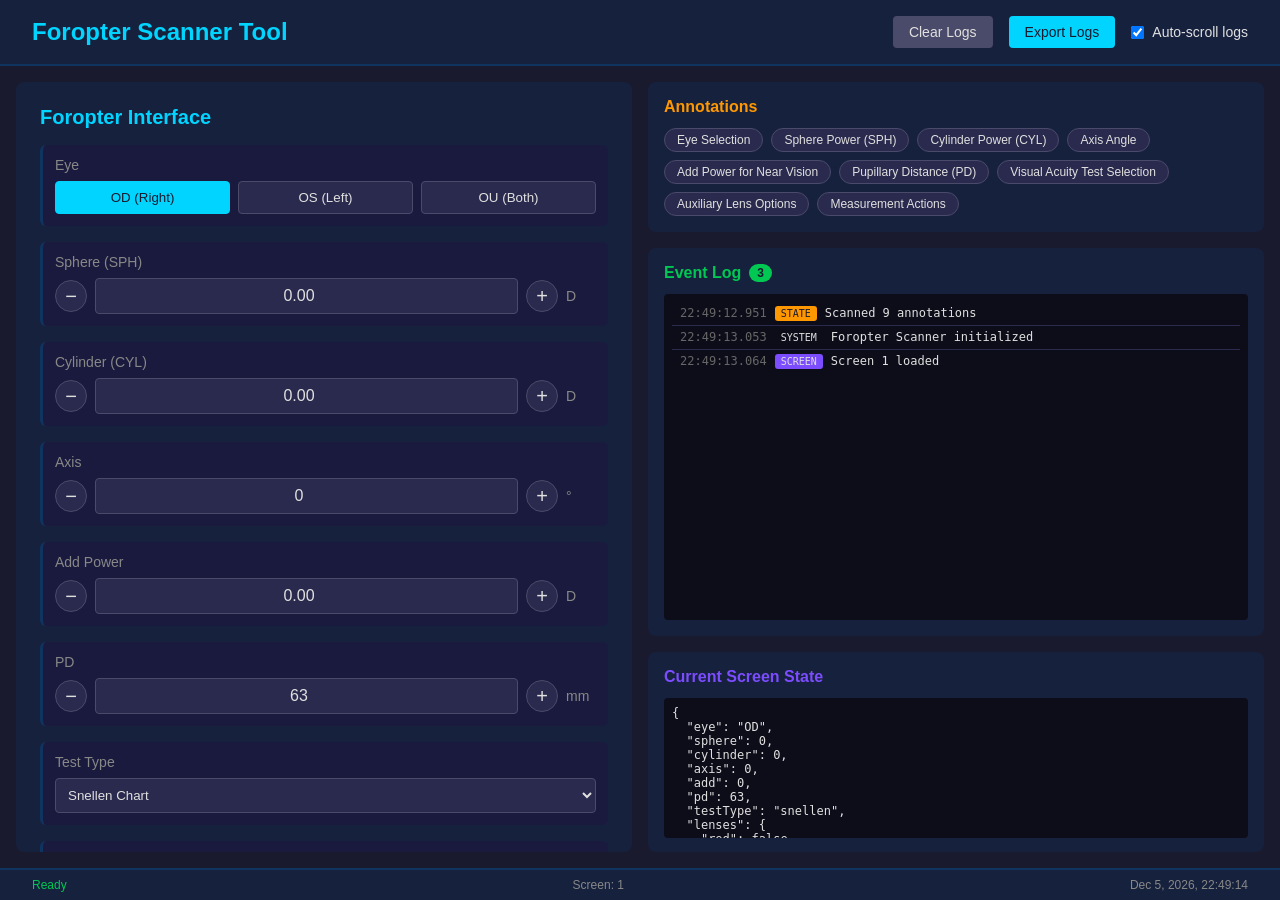
==== index.html @ 1c04c44e "Add Foropter Scanner Tool web application - Create index.html with Foropter interface controls - Add" ====
<!DOCTYPE html>
<html lang="en">
<head>
    <meta charset="UTF-8">
    <meta name="viewport" content="width=device-width, initial-scale=1.0">
    <title>Foropter Scanner Tool</title>
    <link rel="stylesheet" href="styles.css">
</head>
<body>
    <div class="app-container">
        <header class="app-header">
            <h1>Foropter Scanner Tool</h1>
            <div class="header-controls">
                <button id="clearLogs" class="btn btn-secondary">Clear Logs</button>
                <button id="exportLogs" class="btn btn-primary">Export Logs</button>
                <label class="toggle-label">
                    <input type="checkbox" id="autoScroll" checked>
                    Auto-scroll logs
                </label>
            </div>
        </header>

        <main class="main-content">
            <!-- Foropter Interface Panel -->
            <section class="foropter-panel">
                <h2>Foropter Interface</h2>

                <!-- Eye Selection -->
                <div class="control-group" data-annotation="Eye Selection">
                    <label>Eye</label>
                    <div class="btn-group">
                        <button class="eye-btn active" data-eye="OD">OD (Right)</button>
                        <button class="eye-btn" data-eye="OS">OS (Left)</button>
                        <button class="eye-btn" data-eye="OU">OU (Both)</button>
                    </div>
                </div>

                <!-- Sphere Control -->
                <div class="control-group" data-annotation="Sphere Power (SPH)">
                    <label>Sphere (SPH)</label>
                    <div class="dial-control">
                        <button class="dial-btn" data-action="decrease" data-target="sphere">−</button>
                        <input type="number" id="sphere" value="0.00" step="0.25" min="-20" max="20">
                        <button class="dial-btn" data-action="increase" data-target="sphere">+</button>
                        <span class="unit">D</span>
                    </div>
                </div>

                <!-- Cylinder Control -->
                <div class="control-group" data-annotation="Cylinder Power (CYL)">
                    <label>Cylinder (CYL)</label>
                    <div class="dial-control">
                        <button class="dial-btn" data-action="decrease" data-target="cylinder">−</button>
                        <input type="number" id="cylinder" value="0.00" step="0.25" min="-10" max="10">
                        <button class="dial-btn" data-action="increase" data-target="cylinder">+</button>
                        <span class="unit">D</span>
                    </div>
                </div>

                <!-- Axis Control -->
                <div class="control-group" data-annotation="Axis Angle">
                    <label>Axis</label>
                    <div class="dial-control">
                        <button class="dial-btn" data-action="decrease" data-target="axis">−</button>
                        <input type="number" id="axis" value="0" step="1" min="0" max="180">
                        <button class="dial-btn" data-action="increase" data-target="axis">+</button>
                        <span class="unit">°</span>
                    </div>
                </div>

                <!-- Add Power Control -->
                <div class="control-group" data-annotation="Add Power for Near Vision">
                    <label>Add Power</label>
                    <div class="dial-control">
                        <button class="dial-btn" data-action="decrease" data-target="add">−</button>
                        <input type="number" id="add" value="0.00" step="0.25" min="0" max="4">
                        <button class="dial-btn" data-action="increase" data-target="add">+</button>
                        <span class="unit">D</span>
                    </div>
                </div>

                <!-- Pupillary Distance -->
                <div class="control-group" data-annotation="Pupillary Distance (PD)">
                    <label>PD</label>
                    <div class="dial-control">
                        <button class="dial-btn" data-action="decrease" data-target="pd">−</button>
                        <input type="number" id="pd" value="63" step="0.5" min="50" max="80">
                        <button class="dial-btn" data-action="increase" data-target="pd">+</button>
                        <span class="unit">mm</span>
                    </div>
                </div>

                <!-- Test Selection -->
                <div class="control-group" data-annotation="Visual Acuity Test Selection">
                    <label>Test Type</label>
                    <select id="testType">
                        <option value="snellen">Snellen Chart</option>
                        <option value="logmar">LogMAR</option>
                        <option value="duochrome">Duochrome</option>
                        <option value="astigmatism">Astigmatism Dial</option>
                        <option value="cross-cylinder">Cross Cylinder</option>
                        <option value="binocular">Binocular Balance</option>
                    </select>
                </div>

                <!-- Lens Options -->
                <div class="control-group" data-annotation="Auxiliary Lens Options">
                    <label>Auxiliary Lens</label>
                    <div class="checkbox-group">
                        <label><input type="checkbox" id="redFilter" data-lens="red"> Red Filter</label>
                        <label><input type="checkbox" id="greenFilter" data-lens="green"> Green Filter</label>
                        <label><input type="checkbox" id="polarized" data-lens="polarized"> Polarized</label>
                        <label><input type="checkbox" id="occluder" data-lens="occluder"> Occluder</label>
                        <label><input type="checkbox" id="pinhole" data-lens="pinhole"> Pinhole</label>
                    </div>
                </div>

                <!-- Action Buttons -->
                <div class="control-group" data-annotation="Measurement Actions">
                    <div class="action-buttons">
                        <button id="resetValues" class="btn btn-warning">Reset Values</button>
                        <button id="captureReading" class="btn btn-success">Capture Reading</button>
                        <button id="switchScreen" class="btn btn-info">Next Screen</button>
                    </div>
                </div>
            </section>

            <!-- Right Side Panels -->
            <div class="right-panels">
                <!-- Annotations Panel -->
                <section class="annotations-panel">
                    <h2>Annotations</h2>
                    <div id="annotationsList" class="annotations-list">
                        <!-- Populated dynamically -->
                    </div>
                </section>

                <!-- Log Panel -->
                <section class="log-panel">
                    <h2>Event Log <span id="logCount" class="log-count">0</span></h2>
                    <div id="logContainer" class="log-container">
                        <!-- Logs populated dynamically -->
                    </div>
                </section>

                <!-- Screen State Panel -->
                <section class="state-panel">
                    <h2>Current Screen State</h2>
                    <pre id="screenState" class="screen-state"></pre>
                </section>
            </div>
        </main>

        <footer class="app-footer">
            <div class="status-bar">
                <span id="statusMessage">Ready</span>
                <span id="screenCounter">Screen: 1</span>
                <span id="timestamp"></span>
            </div>
        </footer>
    </div>

    <script src="app.js"></script>
</body>
</html>
---- styles.css ----
* {
    box-sizing: border-box;
    margin: 0;
    padding: 0;
}

body {
    font-family: -apple-system, BlinkMacSystemFont, 'Segoe UI', Roboto, Oxygen, Ubuntu, sans-serif;
    background: #1a1a2e;
    color: #e0e0e0;
    min-height: 100vh;
}

.app-container {
    display: flex;
    flex-direction: column;
    height: 100vh;
}

/* Header */
.app-header {
    background: #16213e;
    padding: 1rem 2rem;
    display: flex;
    justify-content: space-between;
    align-items: center;
    border-bottom: 2px solid #0f3460;
}

.app-header h1 {
    color: #00d4ff;
    font-size: 1.5rem;
}

.header-controls {
    display: flex;
    gap: 1rem;
    align-items: center;
}

.toggle-label {
    display: flex;
    align-items: center;
    gap: 0.5rem;
    font-size: 0.875rem;
}

/* Buttons */
.btn {
    padding: 0.5rem 1rem;
    border: none;
    border-radius: 4px;
    cursor: pointer;
    font-size: 0.875rem;
    transition: all 0.2s;
}

.btn-primary {
    background: #00d4ff;
    color: #1a1a2e;
}

.btn-secondary {
    background: #4a4a6a;
    color: #e0e0e0;
}

.btn-success {
    background: #00c853;
    color: #fff;
}

.btn-warning {
    background: #ff9800;
    color: #1a1a2e;
}

.btn-info {
    background: #7c4dff;
    color: #fff;
}

.btn:hover {
    opacity: 0.9;
    transform: translateY(-1px);
}

/* Main Content */
.main-content {
    display: grid;
    grid-template-columns: 1fr 1fr;
    gap: 1rem;
    padding: 1rem;
    flex: 1;
    overflow: hidden;
}

/* Foropter Panel */
.foropter-panel {
    background: #16213e;
    border-radius: 8px;
    padding: 1.5rem;
    overflow-y: auto;
}

.foropter-panel h2 {
    color: #00d4ff;
    margin-bottom: 1rem;
    font-size: 1.25rem;
}

.control-group {
    margin-bottom: 1rem;
    padding: 0.75rem;
    background: #1a1a3e;
    border-radius: 6px;
    border-left: 3px solid #0f3460;
}

.control-group:hover {
    border-left-color: #00d4ff;
}

.control-group label {
    display: block;
    font-size: 0.875rem;
    color: #888;
    margin-bottom: 0.5rem;
}

/* Button Group */
.btn-group {
    display: flex;
    gap: 0.5rem;
}

.eye-btn {
    flex: 1;
    padding: 0.5rem;
    background: #2a2a4e;
    border: 1px solid #4a4a6a;
    color: #e0e0e0;
    border-radius: 4px;
    cursor: pointer;
    transition: all 0.2s;
}

.eye-btn.active {
    background: #00d4ff;
    color: #1a1a2e;
    border-color: #00d4ff;
}

/* Dial Control */
.dial-control {
    display: flex;
    align-items: center;
    gap: 0.5rem;
}

.dial-btn {
    width: 32px;
    height: 32px;
    border-radius: 50%;
    border: 1px solid #4a4a6a;
    background: #2a2a4e;
    color: #e0e0e0;
    cursor: pointer;
    font-size: 1.25rem;
    display: flex;
    align-items: center;
    justify-content: center;
}

.dial-btn:hover {
    background: #00d4ff;
    color: #1a1a2e;
}

.dial-control input {
    flex: 1;
    padding: 0.5rem;
    background: #2a2a4e;
    border: 1px solid #4a4a6a;
    color: #e0e0e0;
    border-radius: 4px;
    text-align: center;
    font-size: 1rem;
}

.dial-control input:focus {
    outline: none;
    border-color: #00d4ff;
}

.unit {
    color: #888;
    font-size: 0.875rem;
    min-width: 30px;
}

/* Select */
select {
    width: 100%;
    padding: 0.5rem;
    background: #2a2a4e;
    border: 1px solid #4a4a6a;
    color: #e0e0e0;
    border-radius: 4px;
}

select:focus {
    outline: none;
    border-color: #00d4ff;
}

/* Checkbox Group */
.checkbox-group {
    display: grid;
    grid-template-columns: repeat(2, 1fr);
    gap: 0.5rem;
}

.checkbox-group label {
    display: flex;
    align-items: center;
    gap: 0.5rem;
    font-size: 0.875rem;
    color: #e0e0e0;
    cursor: pointer;
}

/* Action Buttons */
.action-buttons {
    display: flex;
    gap: 0.5rem;
    flex-wrap: wrap;
}

.action-buttons .btn {
    flex: 1;
    min-width: 120px;
}

/* Right Panels */
.right-panels {
    display: flex;
    flex-direction: column;
    gap: 1rem;
    overflow: hidden;
}

/* Annotations Panel */
.annotations-panel {
    background: #16213e;
    border-radius: 8px;
    padding: 1rem;
    max-height: 200px;
    overflow-y: auto;
}

.annotations-panel h2 {
    color: #ff9800;
    font-size: 1rem;
    margin-bottom: 0.75rem;
}

.annotations-list {
    display: flex;
    flex-wrap: wrap;
    gap: 0.5rem;
}

.annotation-tag {
    background: #2a2a4e;
    padding: 0.25rem 0.75rem;
    border-radius: 12px;
    font-size: 0.75rem;
    border: 1px solid #4a4a6a;
    cursor: pointer;
    transition: all 0.2s;
}

.annotation-tag:hover {
    background: #ff9800;
    color: #1a1a2e;
    border-color: #ff9800;
}

.annotation-tag.highlighted {
    background: #ff9800;
    color: #1a1a2e;
}

/* Log Panel */
.log-panel {
    background: #16213e;
    border-radius: 8px;
    padding: 1rem;
    flex: 1;
    overflow: hidden;
    display: flex;
    flex-direction: column;
}

.log-panel h2 {
    color: #00c853;
    font-size: 1rem;
    margin-bottom: 0.75rem;
    display: flex;
    align-items: center;
    gap: 0.5rem;
}

.log-count {
    background: #00c853;
    color: #1a1a2e;
    padding: 0.125rem 0.5rem;
    border-radius: 10px;
    font-size: 0.75rem;
}

.log-container {
    flex: 1;
    overflow-y: auto;
    font-family: 'Consolas', 'Monaco', monospace;
    font-size: 0.75rem;
    background: #0d0d1a;
    border-radius: 4px;
    padding: 0.5rem;
}

.log-entry {
    padding: 0.25rem 0.5rem;
    border-bottom: 1px solid #2a2a4e;
    display: flex;
    gap: 0.5rem;
}

.log-entry:last-child {
    border-bottom: none;
}

.log-time {
    color: #666;
    flex-shrink: 0;
}

.log-type {
    padding: 0.125rem 0.375rem;
    border-radius: 3px;
    font-size: 0.625rem;
    text-transform: uppercase;
    flex-shrink: 0;
}

.log-type.screen {
    background: #7c4dff;
}

.log-type.value {
    background: #00d4ff;
    color: #1a1a2e;
}

.log-type.action {
    background: #00c853;
    color: #1a1a2e;
}

.log-type.state {
    background: #ff9800;
    color: #1a1a2e;
}

.log-message {
    flex: 1;
    word-break: break-word;
}

/* State Panel */
.state-panel {
    background: #16213e;
    border-radius: 8px;
    padding: 1rem;
    max-height: 200px;
    overflow: hidden;
}

.state-panel h2 {
    color: #7c4dff;
    font-size: 1rem;
    margin-bottom: 0.75rem;
}

.screen-state {
    background: #0d0d1a;
    padding: 0.5rem;
    border-radius: 4px;
    font-family: 'Consolas', 'Monaco', monospace;
    font-size: 0.75rem;
    overflow: auto;
    max-height: 140px;
    white-space: pre-wrap;
}

/* Footer */
.app-footer {
    background: #16213e;
    border-top: 2px solid #0f3460;
}

.status-bar {
    padding: 0.5rem 2rem;
    display: flex;
    justify-content: space-between;
    font-size: 0.75rem;
    color: #888;
}

#statusMessage {
    color: #00c853;
}

/* Scrollbar */
::-webkit-scrollbar {
    width: 6px;
    height: 6px;
}

::-webkit-scrollbar-track {
    background: #1a1a2e;
}

::-webkit-scrollbar-thumb {
    background: #4a4a6a;
    border-radius: 3px;
}

::-webkit-scrollbar-thumb:hover {
    background: #00d4ff;
}

/* Responsive */
@media (max-width: 1024px) {
    .main-content {
        grid-template-columns: 1fr;
    }

    .right-panels {
        max-height: 400px;
    }
}
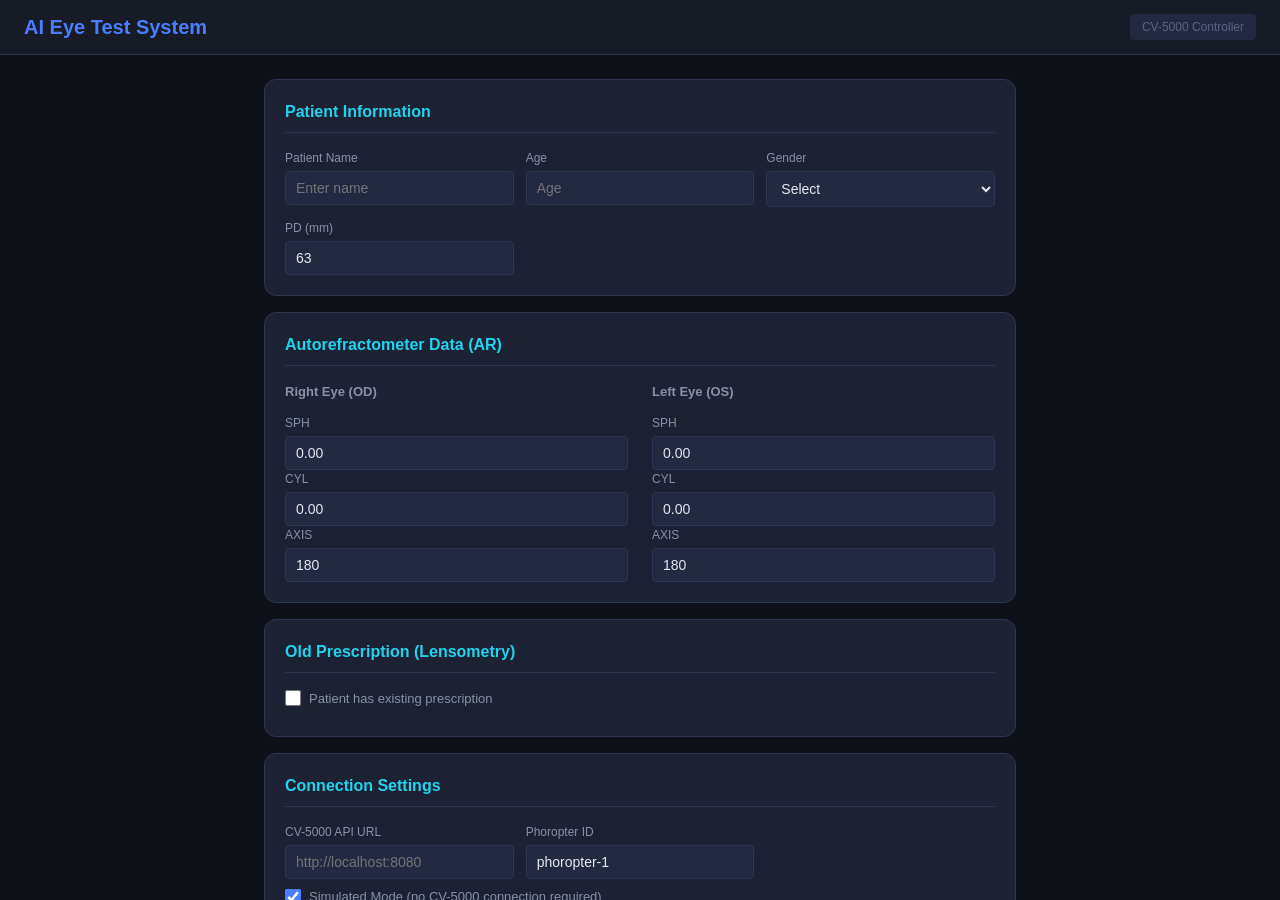
==== commit 2f1bfffd: "Add AI Eye Test system: 10-phase subjective refraction engine with CV-5000 control Complete rewrite " ====
--- a/index.html
+++ b/index.html
@@ -3,163 +3,372 @@
 <head>
     <meta charset="UTF-8">
     <meta name="viewport" content="width=device-width, initial-scale=1.0">
-    <title>Foropter Scanner Tool</title>
+    <title>AI Eye Test — Subjective Refraction System</title>
     <link rel="stylesheet" href="styles.css">
 </head>
 <body>
-    <div class="app-container">
-        <header class="app-header">
-            <h1>Foropter Scanner Tool</h1>
-            <div class="header-controls">
-                <button id="clearLogs" class="btn btn-secondary">Clear Logs</button>
-                <button id="exportLogs" class="btn btn-primary">Export Logs</button>
-                <label class="toggle-label">
-                    <input type="checkbox" id="autoScroll" checked>
-                    Auto-scroll logs
-                </label>
+    <div id="app" class="app-container">
+
+        <!-- ═══════════════════════════════════════════ -->
+        <!-- SCREEN 1: Patient Intake (Input 1)          -->
+        <!-- ═══════════════════════════════════════════ -->
+        <div id="intakeScreen" class="screen active">
+            <header class="app-header">
+                <h1>AI Eye Test System</h1>
+                <span class="header-badge">CV-5000 Controller</span>
+            </header>
+
+            <main class="intake-main">
+                <div class="intake-card">
+                    <h2>Patient Information</h2>
+                    <div class="form-grid">
+                        <div class="form-group">
+                            <label for="patientName">Patient Name</label>
+                            <input type="text" id="patientName" placeholder="Enter name">
+                        </div>
+                        <div class="form-group">
+                            <label for="patientAge">Age</label>
+                            <input type="number" id="patientAge" placeholder="Age" min="5" max="120">
+                        </div>
+                        <div class="form-group">
+                            <label for="patientGender">Gender</label>
+                            <select id="patientGender">
+                                <option value="">Select</option>
+                                <option value="male">Male</option>
+                                <option value="female">Female</option>
+                                <option value="other">Other</option>
+                            </select>
+                        </div>
+                        <div class="form-group">
+                            <label for="patientPD">PD (mm)</label>
+                            <input type="number" id="patientPD" value="63" step="0.5" min="50" max="80">
+                        </div>
+                    </div>
+                </div>
+
+                <div class="intake-card">
+                    <h2>Autorefractometer Data (AR)</h2>
+                    <div class="rx-grid">
+                        <div class="rx-column">
+                            <h3>Right Eye (OD)</h3>
+                            <div class="form-group">
+                                <label for="arOdSph">SPH</label>
+                                <input type="number" id="arOdSph" value="0.00" step="0.25" min="-20" max="20">
+                            </div>
+                            <div class="form-group">
+                                <label for="arOdCyl">CYL</label>
+                                <input type="number" id="arOdCyl" value="0.00" step="0.25" min="-10" max="0">
+                            </div>
+                            <div class="form-group">
+                                <label for="arOdAxis">AXIS</label>
+                                <input type="number" id="arOdAxis" value="180" step="1" min="0" max="180">
+                            </div>
+                        </div>
+                        <div class="rx-column">
+                            <h3>Left Eye (OS)</h3>
+                            <div class="form-group">
+                                <label for="arOsSph">SPH</label>
+                                <input type="number" id="arOsSph" value="0.00" step="0.25" min="-20" max="20">
+                            </div>
+                            <div class="form-group">
+                                <label for="arOsCyl">CYL</label>
+                                <input type="number" id="arOsCyl" value="0.00" step="0.25" min="-10" max="0">
+                            </div>
+                            <div class="form-group">
+                                <label for="arOsAxis">AXIS</label>
+                                <input type="number" id="arOsAxis" value="180" step="1" min="0" max="180">
+                            </div>
+                        </div>
+                    </div>
+                </div>
+
+                <div class="intake-card">
+                    <h2>Old Prescription (Lensometry)</h2>
+                    <label class="checkbox-label">
+                        <input type="checkbox" id="hasOldRx">
+                        Patient has existing prescription
+                    </label>
+                    <div id="oldRxFields" class="rx-grid hidden">
+                        <div class="rx-column">
+                            <h3>Right Eye (OD)</h3>
+                            <div class="form-group">
+                                <label for="oldOdSph">SPH</label>
+                                <input type="number" id="oldOdSph" value="0.00" step="0.25" min="-20" max="20">
+                            </div>
+                            <div class="form-group">
+                                <label for="oldOdCyl">CYL</label>
+                                <input type="number" id="oldOdCyl" value="0.00" step="0.25" min="-10" max="0">
+                            </div>
+                            <div class="form-group">
+                                <label for="oldOdAxis">AXIS</label>
+                                <input type="number" id="oldOdAxis" value="180" step="1" min="0" max="180">
+                            </div>
+                            <div class="form-group">
+                                <label for="oldOdAdd">ADD</label>
+                                <input type="number" id="oldOdAdd" value="0.00" step="0.25" min="0" max="4">
+                            </div>
+                        </div>
+                        <div class="rx-column">
+                            <h3>Left Eye (OS)</h3>
+                            <div class="form-group">
+                                <label for="oldOsSph">SPH</label>
+                                <input type="number" id="oldOsSph" value="0.00" step="0.25" min="-20" max="20">
+                            </div>
+                            <div class="form-group">
+                                <label for="oldOsCyl">CYL</label>
+                                <input type="number" id="oldOsCyl" value="0.00" step="0.25" min="-10" max="0">
+                            </div>
+                            <div class="form-group">
+                                <label for="oldOsAxis">AXIS</label>
+                                <input type="number" id="oldOsAxis" value="180" step="1" min="0" max="180">
+                            </div>
+                            <div class="form-group">
+                                <label for="oldOsAdd">ADD</label>
+                                <input type="number" id="oldOsAdd" value="0.00" step="0.25" min="0" max="4">
+                            </div>
+                        </div>
+                    </div>
+                </div>
+
+                <div class="intake-card">
+                    <h2>Connection Settings</h2>
+                    <div class="form-grid">
+                        <div class="form-group">
+                            <label for="cv5000Url">CV-5000 API URL</label>
+                            <input type="text" id="cv5000Url" placeholder="http://localhost:8080" value="">
+                        </div>
+                        <div class="form-group">
+                            <label for="phoroptertId">Phoropter ID</label>
+                            <input type="text" id="phoroptertId" value="phoropter-1">
+                        </div>
+                    </div>
+                    <label class="checkbox-label">
+                        <input type="checkbox" id="simulatedMode" checked>
+                        Simulated Mode (no CV-5000 connection required)
+                    </label>
+                    <label class="checkbox-label">
+                        <input type="checkbox" id="voiceEnabled" checked>
+                        Enable Voice I/O (TTS + Speech Recognition)
+                    </label>
+                </div>
+
+                <button id="startExamBtn" class="btn btn-primary btn-large">Start Eye Examination</button>
+            </main>
+        </div>
+
+        <!-- ═══════════════════════════════════════════ -->
+        <!-- SCREEN 2: Exam Interface                     -->
+        <!-- ═══════════════════════════════════════════ -->
+        <div id="examScreen" class="screen">
+            <header class="exam-header">
+                <div class="header-left">
+                    <h1>AI Eye Test</h1>
+                    <span id="connectionBadge" class="badge badge-warning">Simulated</span>
+                </div>
+                <div class="header-center">
+                    <span id="currentPhaseName" class="phase-label">Phase A: Distance Vision</span>
+                </div>
+                <div class="header-right">
+                    <button id="voiceToggleBtn" class="btn btn-sm" title="Toggle Voice">Voice: ON</button>
+                    <button id="takeoverBtn" class="btn btn-sm btn-warning" title="Manual Takeover">Takeover</button>
+                    <button id="exportBtn" class="btn btn-sm btn-secondary">Export</button>
+                </div>
+            </header>
+
+            <!-- Progress Bar -->
+            <div class="progress-bar-container">
+                <div id="progressBar" class="progress-bar" style="width: 0%"></div>
+                <div id="progressPhases" class="progress-phases">
+                    <!-- Phase dots populated dynamically -->
+                </div>
             </div>
-        </header>
-
-        <main class="main-content">
-            <!-- Foropter Interface Panel -->
-            <section class="foropter-panel">
-                <h2>Foropter Interface</h2>
-
-                <!-- Eye Selection -->
-                <div class="control-group" data-annotation="Eye Selection">
-                    <label>Eye</label>
-                    <div class="btn-group">
-                        <button class="eye-btn active" data-eye="OD">OD (Right)</button>
-                        <button class="eye-btn" data-eye="OS">OS (Left)</button>
-                        <button class="eye-btn" data-eye="OU">OU (Both)</button>
-                    </div>
-                </div>
-
-                <!-- Sphere Control -->
-                <div class="control-group" data-annotation="Sphere Power (SPH)">
-                    <label>Sphere (SPH)</label>
-                    <div class="dial-control">
-                        <button class="dial-btn" data-action="decrease" data-target="sphere">−</button>
-                        <input type="number" id="sphere" value="0.00" step="0.25" min="-20" max="20">
-                        <button class="dial-btn" data-action="increase" data-target="sphere">+</button>
-                        <span class="unit">D</span>
-                    </div>
-                </div>
-
-                <!-- Cylinder Control -->
-                <div class="control-group" data-annotation="Cylinder Power (CYL)">
-                    <label>Cylinder (CYL)</label>
-                    <div class="dial-control">
-                        <button class="dial-btn" data-action="decrease" data-target="cylinder">−</button>
-                        <input type="number" id="cylinder" value="0.00" step="0.25" min="-10" max="10">
-                        <button class="dial-btn" data-action="increase" data-target="cylinder">+</button>
-                        <span class="unit">D</span>
-                    </div>
-                </div>
-
-                <!-- Axis Control -->
-                <div class="control-group" data-annotation="Axis Angle">
-                    <label>Axis</label>
-                    <div class="dial-control">
-                        <button class="dial-btn" data-action="decrease" data-target="axis">−</button>
-                        <input type="number" id="axis" value="0" step="1" min="0" max="180">
-                        <button class="dial-btn" data-action="increase" data-target="axis">+</button>
-                        <span class="unit">°</span>
-                    </div>
-                </div>
-
-                <!-- Add Power Control -->
-                <div class="control-group" data-annotation="Add Power for Near Vision">
-                    <label>Add Power</label>
-                    <div class="dial-control">
-                        <button class="dial-btn" data-action="decrease" data-target="add">−</button>
-                        <input type="number" id="add" value="0.00" step="0.25" min="0" max="4">
-                        <button class="dial-btn" data-action="increase" data-target="add">+</button>
-                        <span class="unit">D</span>
-                    </div>
-                </div>
-
-                <!-- Pupillary Distance -->
-                <div class="control-group" data-annotation="Pupillary Distance (PD)">
-                    <label>PD</label>
-                    <div class="dial-control">
-                        <button class="dial-btn" data-action="decrease" data-target="pd">−</button>
-                        <input type="number" id="pd" value="63" step="0.5" min="50" max="80">
-                        <button class="dial-btn" data-action="increase" data-target="pd">+</button>
-                        <span class="unit">mm</span>
-                    </div>
-                </div>
-
-                <!-- Test Selection -->
-                <div class="control-group" data-annotation="Visual Acuity Test Selection">
-                    <label>Test Type</label>
-                    <select id="testType">
-                        <option value="snellen">Snellen Chart</option>
-                        <option value="logmar">LogMAR</option>
-                        <option value="duochrome">Duochrome</option>
-                        <option value="astigmatism">Astigmatism Dial</option>
-                        <option value="cross-cylinder">Cross Cylinder</option>
-                        <option value="binocular">Binocular Balance</option>
-                    </select>
-                </div>
-
-                <!-- Lens Options -->
-                <div class="control-group" data-annotation="Auxiliary Lens Options">
-                    <label>Auxiliary Lens</label>
-                    <div class="checkbox-group">
-                        <label><input type="checkbox" id="redFilter" data-lens="red"> Red Filter</label>
-                        <label><input type="checkbox" id="greenFilter" data-lens="green"> Green Filter</label>
-                        <label><input type="checkbox" id="polarized" data-lens="polarized"> Polarized</label>
-                        <label><input type="checkbox" id="occluder" data-lens="occluder"> Occluder</label>
-                        <label><input type="checkbox" id="pinhole" data-lens="pinhole"> Pinhole</label>
-                    </div>
-                </div>
-
-                <!-- Action Buttons -->
-                <div class="control-group" data-annotation="Measurement Actions">
-                    <div class="action-buttons">
-                        <button id="resetValues" class="btn btn-warning">Reset Values</button>
-                        <button id="captureReading" class="btn btn-success">Capture Reading</button>
-                        <button id="switchScreen" class="btn btn-info">Next Screen</button>
-                    </div>
-                </div>
-            </section>
-
-            <!-- Right Side Panels -->
-            <div class="right-panels">
-                <!-- Annotations Panel -->
-                <section class="annotations-panel">
-                    <h2>Annotations</h2>
-                    <div id="annotationsList" class="annotations-list">
+
+            <main class="exam-main">
+                <!-- Left: Phoropter State Display -->
+                <aside class="phoropter-panel">
+                    <div class="power-card">
+                        <h3>Right Eye (OD)</h3>
+                        <div class="power-values">
+                            <div class="power-item">
+                                <span class="power-label">SPH</span>
+                                <span id="rSphDisplay" class="power-value">0.00</span>
+                            </div>
+                            <div class="power-item">
+                                <span class="power-label">CYL</span>
+                                <span id="rCylDisplay" class="power-value">0.00</span>
+                            </div>
+                            <div class="power-item">
+                                <span class="power-label">AXIS</span>
+                                <span id="rAxisDisplay" class="power-value">180</span>
+                            </div>
+                            <div class="power-item">
+                                <span class="power-label">ADD</span>
+                                <span id="rAddDisplay" class="power-value">0.00</span>
+                            </div>
+                        </div>
+                    </div>
+                    <div class="power-card">
+                        <h3>Left Eye (OS)</h3>
+                        <div class="power-values">
+                            <div class="power-item">
+                                <span class="power-label">SPH</span>
+                                <span id="lSphDisplay" class="power-value">0.00</span>
+                            </div>
+                            <div class="power-item">
+                                <span class="power-label">CYL</span>
+                                <span id="lCylDisplay" class="power-value">0.00</span>
+                            </div>
+                            <div class="power-item">
+                                <span class="power-label">AXIS</span>
+                                <span id="lAxisDisplay" class="power-value">180</span>
+                            </div>
+                            <div class="power-item">
+                                <span class="power-label">ADD</span>
+                                <span id="lAddDisplay" class="power-value">0.00</span>
+                            </div>
+                        </div>
+                    </div>
+                    <div class="info-card">
+                        <div class="info-row">
+                            <span class="info-label">Occluder</span>
+                            <span id="occluderDisplay" class="info-value">BINO</span>
+                        </div>
+                        <div class="info-row">
+                            <span class="info-label">Chart</span>
+                            <span id="chartDisplay" class="info-value">—</span>
+                        </div>
+                        <div class="info-row">
+                            <span class="info-label">VA</span>
+                            <span id="vaDisplay" class="info-value">—</span>
+                        </div>
+                    </div>
+
+                    <!-- Chart selector (only visible in refraction phases) -->
+                    <div id="chartSelector" class="chart-selector hidden">
+                        <h4>Switch Chart</h4>
+                        <div id="chartButtons" class="chart-buttons">
+                            <!-- Populated dynamically -->
+                        </div>
+                    </div>
+
+                    <!-- Flags -->
+                    <div id="flagsPanel" class="flags-panel hidden">
+                        <h4>Flags</h4>
+                        <div id="flagsList" class="flags-list"></div>
+                    </div>
+                </aside>
+
+                <!-- Center: Conversation UI -->
+                <section class="conversation-panel">
+                    <!-- Chat Messages -->
+                    <div id="chatContainer" class="chat-container">
+                        <!-- Messages added dynamically -->
+                    </div>
+
+                    <!-- Auto-flip indicator -->
+                    <div id="autoFlipIndicator" class="auto-flip-indicator hidden">
+                        <div class="flip-progress">
+                            <div id="flipProgressBar" class="flip-progress-bar"></div>
+                        </div>
+                        <span>Auto-flipping in <span id="flipCountdown">2</span>s...</span>
+                    </div>
+
+                    <!-- Current question -->
+                    <div id="questionArea" class="question-area">
+                        <p id="currentQuestion" class="current-question">Ready to begin...</p>
+                    </div>
+
+                    <!-- Intent buttons -->
+                    <div id="intentButtons" class="intent-buttons">
                         <!-- Populated dynamically -->
                     </div>
+
+                    <!-- Voice input area -->
+                    <div id="voiceArea" class="voice-area">
+                        <button id="micBtn" class="mic-btn" title="Press to speak">
+                            <svg viewBox="0 0 24 24" width="24" height="24" fill="currentColor">
+                                <path d="M12 14c1.66 0 3-1.34 3-3V5c0-1.66-1.34-3-3-3S9 3.34 9 5v6c0 1.66 1.34 3 3 3z"/>
+                                <path d="M17 11c0 2.76-2.24 5-5 5s-5-2.24-5-5H5c0 3.53 2.61 6.43 6 6.92V21h2v-3.08c3.39-.49 6-3.39 6-6.92h-2z"/>
+                            </svg>
+                        </button>
+                        <div id="voiceTranscript" class="voice-transcript">
+                            <span class="transcript-placeholder">Press mic or click a button</span>
+                        </div>
+                    </div>
                 </section>
 
-                <!-- Log Panel -->
-                <section class="log-panel">
-                    <h2>Event Log <span id="logCount" class="log-count">0</span></h2>
+                <!-- Right: Event Log -->
+                <aside class="log-panel">
+                    <div class="log-header">
+                        <h3>Session Log</h3>
+                        <span id="logCount" class="log-count">0</span>
+                    </div>
                     <div id="logContainer" class="log-container">
-                        <!-- Logs populated dynamically -->
-                    </div>
-                </section>
-
-                <!-- Screen State Panel -->
-                <section class="state-panel">
-                    <h2>Current Screen State</h2>
-                    <pre id="screenState" class="screen-state"></pre>
-                </section>
-            </div>
-        </main>
-
-        <footer class="app-footer">
-            <div class="status-bar">
+                        <!-- Log entries added dynamically -->
+                    </div>
+                </aside>
+            </main>
+
+            <footer class="exam-footer">
                 <span id="statusMessage">Ready</span>
-                <span id="screenCounter">Screen: 1</span>
-                <span id="timestamp"></span>
-            </div>
-        </footer>
+                <span id="rowCounter">Row: 0</span>
+                <span id="examTimestamp"></span>
+            </footer>
+        </div>
+
+        <!-- ═══════════════════════════════════════════ -->
+        <!-- SCREEN 3: Results / Final Prescription       -->
+        <!-- ═══════════════════════════════════════════ -->
+        <div id="resultsScreen" class="screen">
+            <header class="app-header">
+                <h1>AI Eye Test — Results</h1>
+            </header>
+            <main class="results-main">
+                <div class="rx-result-card">
+                    <h2>Final Prescription</h2>
+                    <div class="rx-result-grid">
+                        <div class="rx-result-column">
+                            <h3>Right Eye (OD)</h3>
+                            <table class="rx-table">
+                                <tr><td>SPH</td><td id="rxRSph">—</td></tr>
+                                <tr><td>CYL</td><td id="rxRCyl">—</td></tr>
+                                <tr><td>AXIS</td><td id="rxRAxis">—</td></tr>
+                                <tr><td>ADD</td><td id="rxRAdd">—</td></tr>
+                            </table>
+                        </div>
+                        <div class="rx-result-column">
+                            <h3>Left Eye (OS)</h3>
+                            <table class="rx-table">
+                                <tr><td>SPH</td><td id="rxLSph">—</td></tr>
+                                <tr><td>CYL</td><td id="rxLCyl">—</td></tr>
+                                <tr><td>AXIS</td><td id="rxLAxis">—</td></tr>
+                                <tr><td>ADD</td><td id="rxLAdd">—</td></tr>
+                            </table>
+                        </div>
+                    </div>
+                    <div class="rx-pd">
+                        <span>PD:</span> <span id="rxPD">—</span> mm
+                    </div>
+                </div>
+
+                <div id="rxFlags" class="rx-flags hidden">
+                    <h3>Flags / Notes</h3>
+                    <ul id="rxFlagsList"></ul>
+                </div>
+
+                <div class="results-actions">
+                    <button id="exportResultsBtn" class="btn btn-primary">Export Full Report (JSON)</button>
+                    <button id="printRxBtn" class="btn btn-secondary">Print Prescription</button>
+                    <button id="newExamBtn" class="btn btn-warning">New Examination</button>
+                </div>
+            </main>
+        </div>
+
     </div>
 
+    <script src="cv5000-protocol.js"></script>
+    <script src="refraction-engine.js"></script>
+    <script src="ai-optometrist.js"></script>
     <script src="app.js"></script>
 </body>
 </html>
--- a/styles.css
+++ b/styles.css
@@ -1,83 +1,161 @@
+/* ═══════════════════════════════════════════════
+   AI Eye Test System — Styles
+   Dark clinical theme for Topcon CV-5000 controller
+   ═══════════════════════════════════════════════ */
+
 * {
     box-sizing: border-box;
     margin: 0;
     padding: 0;
 }
 
+:root {
+    --bg-primary: #0f1119;
+    --bg-secondary: #171b26;
+    --bg-card: #1c2133;
+    --bg-input: #232940;
+    --bg-hover: #2a3352;
+
+    --border-color: #2e3650;
+    --border-active: #4a7dff;
+
+    --text-primary: #e4e8f1;
+    --text-secondary: #8891a8;
+    --text-muted: #5a6380;
+
+    --accent-blue: #4a7dff;
+    --accent-green: #34d399;
+    --accent-red: #f87171;
+    --accent-amber: #fbbf24;
+    --accent-purple: #a78bfa;
+    --accent-cyan: #22d3ee;
+
+    --radius: 8px;
+    --radius-sm: 4px;
+    --radius-lg: 12px;
+}
+
 body {
-    font-family: -apple-system, BlinkMacSystemFont, 'Segoe UI', Roboto, Oxygen, Ubuntu, sans-serif;
-    background: #1a1a2e;
-    color: #e0e0e0;
+    font-family: -apple-system, BlinkMacSystemFont, 'Segoe UI', 'Inter', Roboto, sans-serif;
+    background: var(--bg-primary);
+    color: var(--text-primary);
     min-height: 100vh;
-}
-
+    line-height: 1.5;
+}
+
+/* ── Screens ── */
 .app-container {
-    display: flex;
+    height: 100vh;
+    overflow: hidden;
+}
+
+.screen {
+    display: none;
+    height: 100vh;
     flex-direction: column;
-    height: 100vh;
-}
-
-/* Header */
+}
+
+.screen.active {
+    display: flex;
+}
+
+.hidden {
+    display: none !important;
+}
+
+/* ════════════════════════════════════════════
+   HEADER
+   ════════════════════════════════════════════ */
 .app-header {
-    background: #16213e;
-    padding: 1rem 2rem;
-    display: flex;
+    background: var(--bg-secondary);
+    padding: 0.75rem 1.5rem;
+    display: flex;
+    align-items: center;
     justify-content: space-between;
-    align-items: center;
-    border-bottom: 2px solid #0f3460;
+    border-bottom: 1px solid var(--border-color);
 }
 
 .app-header h1 {
-    color: #00d4ff;
-    font-size: 1.5rem;
-}
-
-.header-controls {
-    display: flex;
+    font-size: 1.25rem;
+    font-weight: 600;
+    color: var(--accent-blue);
+}
+
+.header-badge {
+    font-size: 0.75rem;
+    color: var(--text-muted);
+    background: var(--bg-input);
+    padding: 0.25rem 0.75rem;
+    border-radius: var(--radius-sm);
+}
+
+/* Exam header */
+.exam-header {
+    background: var(--bg-secondary);
+    padding: 0.5rem 1rem;
+    display: flex;
+    align-items: center;
+    justify-content: space-between;
+    border-bottom: 1px solid var(--border-color);
     gap: 1rem;
-    align-items: center;
-}
-
-.toggle-label {
+}
+
+.exam-header h1 {
+    font-size: 1rem;
+    font-weight: 600;
+    color: var(--accent-blue);
+}
+
+.header-left, .header-right {
     display: flex;
     align-items: center;
     gap: 0.5rem;
+}
+
+.header-center {
+    flex: 1;
+    text-align: center;
+}
+
+.phase-label {
     font-size: 0.875rem;
-}
-
-/* Buttons */
+    font-weight: 600;
+    color: var(--accent-cyan);
+}
+
+.badge {
+    font-size: 0.625rem;
+    padding: 0.125rem 0.5rem;
+    border-radius: 10px;
+    text-transform: uppercase;
+    font-weight: 600;
+    letter-spacing: 0.5px;
+}
+
+.badge-warning {
+    background: var(--accent-amber);
+    color: #1a1a2e;
+}
+
+.badge-success {
+    background: var(--accent-green);
+    color: #1a1a2e;
+}
+
+/* ════════════════════════════════════════════
+   BUTTONS
+   ════════════════════════════════════════════ */
 .btn {
     padding: 0.5rem 1rem;
     border: none;
-    border-radius: 4px;
+    border-radius: var(--radius-sm);
     cursor: pointer;
-    font-size: 0.875rem;
-    transition: all 0.2s;
-}
-
-.btn-primary {
-    background: #00d4ff;
-    color: #1a1a2e;
-}
-
-.btn-secondary {
-    background: #4a4a6a;
-    color: #e0e0e0;
-}
-
-.btn-success {
-    background: #00c853;
-    color: #fff;
-}
-
-.btn-warning {
-    background: #ff9800;
-    color: #1a1a2e;
-}
-
-.btn-info {
-    background: #7c4dff;
-    color: #fff;
+    font-size: 0.8125rem;
+    font-weight: 500;
+    transition: all 0.15s ease;
+    display: inline-flex;
+    align-items: center;
+    gap: 0.375rem;
 }
 
 .btn:hover {
@@ -85,256 +163,625 @@
     transform: translateY(-1px);
 }
 
-/* Main Content */
-.main-content {
+.btn:active {
+    transform: translateY(0);
+}
+
+.btn-primary {
+    background: var(--accent-blue);
+    color: #fff;
+}
+
+.btn-secondary {
+    background: var(--bg-hover);
+    color: var(--text-primary);
+    border: 1px solid var(--border-color);
+}
+
+.btn-success {
+    background: var(--accent-green);
+    color: #0f1119;
+}
+
+.btn-warning {
+    background: var(--accent-amber);
+    color: #0f1119;
+}
+
+.btn-danger {
+    background: var(--accent-red);
+    color: #fff;
+}
+
+.btn-sm {
+    padding: 0.25rem 0.625rem;
+    font-size: 0.75rem;
+}
+
+.btn-large {
+    padding: 0.875rem 2rem;
+    font-size: 1rem;
+    width: 100%;
+    max-width: 400px;
+    margin: 1.5rem auto;
+    display: block;
+    border-radius: var(--radius);
+}
+
+/* ════════════════════════════════════════════
+   INTAKE SCREEN
+   ════════════════════════════════════════════ */
+.intake-main {
+    flex: 1;
+    overflow-y: auto;
+    padding: 1.5rem;
+    max-width: 800px;
+    margin: 0 auto;
+    width: 100%;
+}
+
+.intake-card {
+    background: var(--bg-card);
+    border: 1px solid var(--border-color);
+    border-radius: var(--radius-lg);
+    padding: 1.25rem;
+    margin-bottom: 1rem;
+}
+
+.intake-card h2 {
+    font-size: 1rem;
+    font-weight: 600;
+    color: var(--accent-cyan);
+    margin-bottom: 1rem;
+    padding-bottom: 0.5rem;
+    border-bottom: 1px solid var(--border-color);
+}
+
+.form-grid {
+    display: grid;
+    grid-template-columns: repeat(auto-fill, minmax(180px, 1fr));
+    gap: 0.75rem;
+}
+
+.form-group {
+    display: flex;
+    flex-direction: column;
+    gap: 0.25rem;
+}
+
+.form-group label {
+    font-size: 0.75rem;
+    color: var(--text-secondary);
+    font-weight: 500;
+}
+
+.form-group input,
+.form-group select {
+    background: var(--bg-input);
+    border: 1px solid var(--border-color);
+    border-radius: var(--radius-sm);
+    color: var(--text-primary);
+    padding: 0.5rem 0.625rem;
+    font-size: 0.875rem;
+    transition: border-color 0.15s;
+}
+
+.form-group input:focus,
+.form-group select:focus {
+    outline: none;
+    border-color: var(--accent-blue);
+}
+
+.rx-grid {
     display: grid;
     grid-template-columns: 1fr 1fr;
-    gap: 1rem;
-    padding: 1rem;
+    gap: 1.5rem;
+}
+
+.rx-column h3 {
+    font-size: 0.8125rem;
+    font-weight: 600;
+    color: var(--text-secondary);
+    margin-bottom: 0.75rem;
+}
+
+.checkbox-label {
+    display: flex;
+    align-items: center;
+    gap: 0.5rem;
+    font-size: 0.8125rem;
+    color: var(--text-secondary);
+    cursor: pointer;
+    margin: 0.5rem 0;
+}
+
+.checkbox-label input[type="checkbox"] {
+    accent-color: var(--accent-blue);
+    width: 16px;
+    height: 16px;
+}
+
+/* ════════════════════════════════════════════
+   PROGRESS BAR
+   ════════════════════════════════════════════ */
+.progress-bar-container {
+    position: relative;
+    height: 28px;
+    background: var(--bg-secondary);
+    border-bottom: 1px solid var(--border-color);
+}
+
+.progress-bar {
+    position: absolute;
+    top: 0;
+    left: 0;
+    height: 3px;
+    background: linear-gradient(90deg, var(--accent-blue), var(--accent-cyan));
+    transition: width 0.5s ease;
+}
+
+.progress-phases {
+    display: flex;
+    align-items: center;
+    justify-content: space-between;
+    padding: 0 1rem;
+    height: 100%;
+}
+
+.phase-dot {
+    display: flex;
+    align-items: center;
+    gap: 0.25rem;
+    font-size: 0.625rem;
+    color: var(--text-muted);
+    transition: color 0.3s;
+}
+
+.phase-dot .dot {
+    width: 8px;
+    height: 8px;
+    border-radius: 50%;
+    background: var(--border-color);
+    transition: background 0.3s, box-shadow 0.3s;
+}
+
+.phase-dot.completed .dot {
+    background: var(--accent-green);
+}
+
+.phase-dot.active .dot {
+    background: var(--accent-blue);
+    box-shadow: 0 0 6px var(--accent-blue);
+}
+
+.phase-dot.active {
+    color: var(--accent-blue);
+    font-weight: 600;
+}
+
+.phase-dot.completed {
+    color: var(--accent-green);
+}
+
+/* ════════════════════════════════════════════
+   EXAM MAIN LAYOUT
+   ════════════════════════════════════════════ */
+.exam-main {
+    display: grid;
+    grid-template-columns: 220px 1fr 240px;
+    gap: 0;
     flex: 1;
     overflow: hidden;
 }
 
-/* Foropter Panel */
-.foropter-panel {
-    background: #16213e;
+/* ── Phoropter Panel (left) ── */
+.phoropter-panel {
+    background: var(--bg-secondary);
+    border-right: 1px solid var(--border-color);
+    padding: 0.75rem;
+    overflow-y: auto;
+    display: flex;
+    flex-direction: column;
+    gap: 0.5rem;
+}
+
+.power-card {
+    background: var(--bg-card);
+    border: 1px solid var(--border-color);
+    border-radius: var(--radius);
+    padding: 0.625rem;
+}
+
+.power-card h3 {
+    font-size: 0.6875rem;
+    font-weight: 600;
+    color: var(--text-secondary);
+    margin-bottom: 0.5rem;
+    text-transform: uppercase;
+    letter-spacing: 0.5px;
+}
+
+.power-values {
+    display: grid;
+    grid-template-columns: 1fr 1fr;
+    gap: 0.375rem;
+}
+
+.power-item {
+    display: flex;
+    flex-direction: column;
+    align-items: center;
+    background: var(--bg-input);
+    border-radius: var(--radius-sm);
+    padding: 0.25rem;
+}
+
+.power-label {
+    font-size: 0.5625rem;
+    color: var(--text-muted);
+    text-transform: uppercase;
+    letter-spacing: 0.5px;
+}
+
+.power-value {
+    font-size: 1rem;
+    font-weight: 700;
+    font-family: 'SF Mono', 'Fira Code', 'Consolas', monospace;
+    color: var(--accent-cyan);
+}
+
+.info-card {
+    background: var(--bg-card);
+    border: 1px solid var(--border-color);
+    border-radius: var(--radius);
+    padding: 0.5rem 0.625rem;
+}
+
+.info-row {
+    display: flex;
+    justify-content: space-between;
+    align-items: center;
+    padding: 0.25rem 0;
+    font-size: 0.75rem;
+}
+
+.info-row + .info-row {
+    border-top: 1px solid var(--border-color);
+}
+
+.info-label {
+    color: var(--text-muted);
+}
+
+.info-value {
+    color: var(--text-primary);
+    font-weight: 500;
+    font-family: 'SF Mono', 'Fira Code', monospace;
+    font-size: 0.6875rem;
+}
+
+/* Chart selector */
+.chart-selector {
+    background: var(--bg-card);
+    border: 1px solid var(--border-color);
+    border-radius: var(--radius);
+    padding: 0.5rem;
+}
+
+.chart-selector h4 {
+    font-size: 0.6875rem;
+    color: var(--text-muted);
+    margin-bottom: 0.375rem;
+}
+
+.chart-buttons {
+    display: flex;
+    flex-direction: column;
+    gap: 0.25rem;
+}
+
+.chart-btn {
+    font-size: 0.6875rem;
+    padding: 0.25rem 0.5rem;
+    background: var(--bg-input);
+    border: 1px solid var(--border-color);
+    border-radius: var(--radius-sm);
+    color: var(--text-secondary);
+    cursor: pointer;
+    text-align: left;
+    transition: all 0.15s;
+}
+
+.chart-btn:hover {
+    background: var(--bg-hover);
+    border-color: var(--accent-blue);
+}
+
+.chart-btn.active {
+    background: var(--accent-blue);
+    color: #fff;
+    border-color: var(--accent-blue);
+}
+
+/* Flags */
+.flags-panel {
+    background: var(--bg-card);
+    border: 1px solid var(--accent-amber);
+    border-radius: var(--radius);
+    padding: 0.5rem;
+}
+
+.flags-panel h4 {
+    font-size: 0.6875rem;
+    color: var(--accent-amber);
+    margin-bottom: 0.375rem;
+}
+
+.flag-item {
+    font-size: 0.6875rem;
+    color: var(--accent-amber);
+    padding: 0.25rem 0;
+    border-bottom: 1px solid var(--border-color);
+}
+
+.flag-item:last-child {
+    border-bottom: none;
+}
+
+/* ── Conversation Panel (center) ── */
+.conversation-panel {
+    display: flex;
+    flex-direction: column;
+    overflow: hidden;
+}
+
+.chat-container {
+    flex: 1;
+    overflow-y: auto;
+    padding: 0.75rem;
+    display: flex;
+    flex-direction: column;
+    gap: 0.5rem;
+}
+
+.chat-msg {
+    max-width: 85%;
+    padding: 0.5rem 0.75rem;
+    border-radius: var(--radius);
+    font-size: 0.8125rem;
+    line-height: 1.5;
+    animation: fadeSlideIn 0.2s ease;
+}
+
+@keyframes fadeSlideIn {
+    from { opacity: 0; transform: translateY(8px); }
+    to { opacity: 1; transform: translateY(0); }
+}
+
+.chat-msg.system {
+    background: var(--bg-card);
+    border: 1px solid var(--border-color);
+    align-self: flex-start;
+    color: var(--text-primary);
+}
+
+.chat-msg.patient {
+    background: var(--accent-blue);
+    color: #fff;
+    align-self: flex-end;
+    border-radius: var(--radius) var(--radius) 2px var(--radius);
+}
+
+.chat-msg.phase-change {
+    background: transparent;
+    border: 1px dashed var(--accent-purple);
+    color: var(--accent-purple);
+    align-self: center;
+    font-size: 0.75rem;
+    text-align: center;
+}
+
+.chat-msg.flag {
+    background: transparent;
+    border: 1px solid var(--accent-amber);
+    color: var(--accent-amber);
+    align-self: center;
+    font-size: 0.75rem;
+}
+
+.chat-msg .msg-meta {
+    font-size: 0.625rem;
+    color: rgba(255,255,255,0.5);
+    margin-top: 0.25rem;
+}
+
+.chat-msg.system .msg-meta {
+    color: var(--text-muted);
+}
+
+/* Auto-flip indicator */
+.auto-flip-indicator {
+    background: var(--bg-card);
+    border-top: 1px solid var(--border-color);
+    padding: 0.375rem 0.75rem;
+    display: flex;
+    align-items: center;
+    gap: 0.5rem;
+    font-size: 0.75rem;
+    color: var(--accent-amber);
+}
+
+.flip-progress {
+    flex: 1;
+    height: 3px;
+    background: var(--border-color);
+    border-radius: 2px;
+    overflow: hidden;
+}
+
+.flip-progress-bar {
+    height: 100%;
+    background: var(--accent-amber);
+    width: 0%;
+    transition: width 2s linear;
+}
+
+/* Question area */
+.question-area {
+    background: var(--bg-secondary);
+    border-top: 1px solid var(--border-color);
+    padding: 0.75rem;
+}
+
+.current-question {
+    font-size: 0.9375rem;
+    font-weight: 500;
+    color: var(--text-primary);
+    text-align: center;
+}
+
+/* Intent buttons */
+.intent-buttons {
+    display: flex;
+    flex-wrap: wrap;
+    gap: 0.375rem;
+    padding: 0.5rem 0.75rem;
+    background: var(--bg-secondary);
+    border-top: 1px solid var(--border-color);
+    justify-content: center;
+}
+
+.intent-btn {
+    padding: 0.5rem 1rem;
+    border: 1px solid var(--border-color);
+    border-radius: var(--radius);
+    background: var(--bg-card);
+    color: var(--text-primary);
+    font-size: 0.8125rem;
+    cursor: pointer;
+    transition: all 0.15s;
+    max-width: 300px;
+    text-align: center;
+}
+
+.intent-btn:hover {
+    background: var(--accent-blue);
+    border-color: var(--accent-blue);
+    color: #fff;
+}
+
+.intent-btn.highlight {
+    border-color: var(--accent-blue);
+    color: var(--accent-blue);
+}
+
+/* Voice area */
+.voice-area {
+    display: flex;
+    align-items: center;
+    gap: 0.5rem;
+    padding: 0.5rem 0.75rem;
+    background: var(--bg-primary);
+    border-top: 1px solid var(--border-color);
+}
+
+.mic-btn {
+    width: 40px;
+    height: 40px;
+    border-radius: 50%;
+    border: 2px solid var(--border-color);
+    background: var(--bg-card);
+    color: var(--text-secondary);
+    cursor: pointer;
+    display: flex;
+    align-items: center;
+    justify-content: center;
+    transition: all 0.15s;
+    flex-shrink: 0;
+}
+
+.mic-btn:hover {
+    border-color: var(--accent-blue);
+    color: var(--accent-blue);
+}
+
+.mic-btn.listening {
+    border-color: var(--accent-red);
+    color: var(--accent-red);
+    animation: pulse 1.5s ease-in-out infinite;
+}
+
+@keyframes pulse {
+    0%, 100% { box-shadow: 0 0 0 0 rgba(248, 113, 113, 0.4); }
+    50% { box-shadow: 0 0 0 8px rgba(248, 113, 113, 0); }
+}
+
+.voice-transcript {
+    flex: 1;
+    font-size: 0.8125rem;
+    color: var(--text-secondary);
+    min-height: 20px;
+}
+
+.transcript-placeholder {
+    color: var(--text-muted);
+    font-style: italic;
+}
+
+.voice-transcript .interim {
+    color: var(--text-muted);
+}
+
+.voice-transcript .final {
+    color: var(--text-primary);
+}
+
+/* ── Log Panel (right) ── */
+.log-panel {
+    background: var(--bg-secondary);
+    border-left: 1px solid var(--border-color);
+    display: flex;
+    flex-direction: column;
+    overflow: hidden;
+}
+
+.log-header {
+    display: flex;
+    align-items: center;
+    justify-content: space-between;
+    padding: 0.5rem 0.75rem;
+    border-bottom: 1px solid var(--border-color);
+}
+
+.log-header h3 {
+    font-size: 0.75rem;
+    font-weight: 600;
+    color: var(--text-secondary);
+}
+
+.log-count {
+    font-size: 0.625rem;
+    background: var(--accent-green);
+    color: #0f1119;
+    padding: 0.0625rem 0.375rem;
     border-radius: 8px;
-    padding: 1.5rem;
-    overflow-y: auto;
-}
-
-.foropter-panel h2 {
-    color: #00d4ff;
-    margin-bottom: 1rem;
-    font-size: 1.25rem;
-}
-
-.control-group {
-    margin-bottom: 1rem;
-    padding: 0.75rem;
-    background: #1a1a3e;
-    border-radius: 6px;
-    border-left: 3px solid #0f3460;
-}
-
-.control-group:hover {
-    border-left-color: #00d4ff;
-}
-
-.control-group label {
-    display: block;
-    font-size: 0.875rem;
-    color: #888;
-    margin-bottom: 0.5rem;
-}
-
-/* Button Group */
-.btn-group {
-    display: flex;
-    gap: 0.5rem;
-}
-
-.eye-btn {
-    flex: 1;
-    padding: 0.5rem;
-    background: #2a2a4e;
-    border: 1px solid #4a4a6a;
-    color: #e0e0e0;
-    border-radius: 4px;
-    cursor: pointer;
-    transition: all 0.2s;
-}
-
-.eye-btn.active {
-    background: #00d4ff;
-    color: #1a1a2e;
-    border-color: #00d4ff;
-}
-
-/* Dial Control */
-.dial-control {
-    display: flex;
-    align-items: center;
-    gap: 0.5rem;
-}
-
-.dial-btn {
-    width: 32px;
-    height: 32px;
-    border-radius: 50%;
-    border: 1px solid #4a4a6a;
-    background: #2a2a4e;
-    color: #e0e0e0;
-    cursor: pointer;
-    font-size: 1.25rem;
-    display: flex;
-    align-items: center;
-    justify-content: center;
-}
-
-.dial-btn:hover {
-    background: #00d4ff;
-    color: #1a1a2e;
-}
-
-.dial-control input {
-    flex: 1;
-    padding: 0.5rem;
-    background: #2a2a4e;
-    border: 1px solid #4a4a6a;
-    color: #e0e0e0;
-    border-radius: 4px;
-    text-align: center;
-    font-size: 1rem;
-}
-
-.dial-control input:focus {
-    outline: none;
-    border-color: #00d4ff;
-}
-
-.unit {
-    color: #888;
-    font-size: 0.875rem;
-    min-width: 30px;
-}
-
-/* Select */
-select {
-    width: 100%;
-    padding: 0.5rem;
-    background: #2a2a4e;
-    border: 1px solid #4a4a6a;
-    color: #e0e0e0;
-    border-radius: 4px;
-}
-
-select:focus {
-    outline: none;
-    border-color: #00d4ff;
-}
-
-/* Checkbox Group */
-.checkbox-group {
-    display: grid;
-    grid-template-columns: repeat(2, 1fr);
-    gap: 0.5rem;
-}
-
-.checkbox-group label {
-    display: flex;
-    align-items: center;
-    gap: 0.5rem;
-    font-size: 0.875rem;
-    color: #e0e0e0;
-    cursor: pointer;
-}
-
-/* Action Buttons */
-.action-buttons {
-    display: flex;
-    gap: 0.5rem;
-    flex-wrap: wrap;
-}
-
-.action-buttons .btn {
-    flex: 1;
-    min-width: 120px;
-}
-
-/* Right Panels */
-.right-panels {
-    display: flex;
-    flex-direction: column;
-    gap: 1rem;
-    overflow: hidden;
-}
-
-/* Annotations Panel */
-.annotations-panel {
-    background: #16213e;
-    border-radius: 8px;
-    padding: 1rem;
-    max-height: 200px;
-    overflow-y: auto;
-}
-
-.annotations-panel h2 {
-    color: #ff9800;
-    font-size: 1rem;
-    margin-bottom: 0.75rem;
-}
-
-.annotations-list {
-    display: flex;
-    flex-wrap: wrap;
-    gap: 0.5rem;
-}
-
-.annotation-tag {
-    background: #2a2a4e;
-    padding: 0.25rem 0.75rem;
-    border-radius: 12px;
-    font-size: 0.75rem;
-    border: 1px solid #4a4a6a;
-    cursor: pointer;
-    transition: all 0.2s;
-}
-
-.annotation-tag:hover {
-    background: #ff9800;
-    color: #1a1a2e;
-    border-color: #ff9800;
-}
-
-.annotation-tag.highlighted {
-    background: #ff9800;
-    color: #1a1a2e;
-}
-
-/* Log Panel */
-.log-panel {
-    background: #16213e;
-    border-radius: 8px;
-    padding: 1rem;
-    flex: 1;
-    overflow: hidden;
-    display: flex;
-    flex-direction: column;
-}
-
-.log-panel h2 {
-    color: #00c853;
-    font-size: 1rem;
-    margin-bottom: 0.75rem;
-    display: flex;
-    align-items: center;
-    gap: 0.5rem;
-}
-
-.log-count {
-    background: #00c853;
-    color: #1a1a2e;
-    padding: 0.125rem 0.5rem;
-    border-radius: 10px;
-    font-size: 0.75rem;
+    font-weight: 600;
 }
 
 .log-container {
     flex: 1;
     overflow-y: auto;
-    font-family: 'Consolas', 'Monaco', monospace;
-    font-size: 0.75rem;
-    background: #0d0d1a;
-    border-radius: 4px;
-    padding: 0.5rem;
+    font-family: 'SF Mono', 'Fira Code', 'Consolas', monospace;
+    font-size: 0.6875rem;
+    padding: 0.25rem;
 }
 
 .log-entry {
-    padding: 0.25rem 0.5rem;
-    border-bottom: 1px solid #2a2a4e;
-    display: flex;
-    gap: 0.5rem;
+    padding: 0.25rem 0.375rem;
+    border-bottom: 1px solid var(--border-color);
+    display: flex;
+    gap: 0.375rem;
+    line-height: 1.4;
 }
 
 .log-entry:last-child {
@@ -342,112 +789,248 @@
 }
 
 .log-time {
-    color: #666;
+    color: var(--text-muted);
     flex-shrink: 0;
+    font-size: 0.625rem;
 }
 
 .log-type {
-    padding: 0.125rem 0.375rem;
-    border-radius: 3px;
-    font-size: 0.625rem;
+    padding: 0 0.25rem;
+    border-radius: 2px;
+    font-size: 0.5625rem;
     text-transform: uppercase;
+    font-weight: 600;
     flex-shrink: 0;
 }
 
-.log-type.screen {
-    background: #7c4dff;
-}
-
-.log-type.value {
-    background: #00d4ff;
-    color: #1a1a2e;
-}
-
-.log-type.action {
-    background: #00c853;
-    color: #1a1a2e;
-}
-
-.log-type.state {
-    background: #ff9800;
-    color: #1a1a2e;
-}
+.log-type.phase { background: var(--accent-purple); color: #fff; }
+.log-type.intent { background: var(--accent-blue); color: #fff; }
+.log-type.power { background: var(--accent-cyan); color: #0f1119; }
+.log-type.voice { background: var(--accent-green); color: #0f1119; }
+.log-type.system { background: var(--bg-hover); color: var(--text-secondary); }
+.log-type.flag { background: var(--accent-amber); color: #0f1119; }
+.log-type.error { background: var(--accent-red); color: #fff; }
 
 .log-message {
     flex: 1;
     word-break: break-word;
-}
-
-/* State Panel */
-.state-panel {
-    background: #16213e;
-    border-radius: 8px;
+    color: var(--text-secondary);
+}
+
+/* ════════════════════════════════════════════
+   FOOTER
+   ════════════════════════════════════════════ */
+.exam-footer {
+    background: var(--bg-secondary);
+    border-top: 1px solid var(--border-color);
+    padding: 0.375rem 1rem;
+    display: flex;
+    justify-content: space-between;
+    font-size: 0.6875rem;
+    color: var(--text-muted);
+}
+
+#statusMessage {
+    color: var(--accent-green);
+}
+
+/* ════════════════════════════════════════════
+   RESULTS SCREEN
+   ════════════════════════════════════════════ */
+.results-main {
+    flex: 1;
+    overflow-y: auto;
+    padding: 2rem;
+    max-width: 700px;
+    margin: 0 auto;
+    width: 100%;
+}
+
+.rx-result-card {
+    background: var(--bg-card);
+    border: 2px solid var(--accent-blue);
+    border-radius: var(--radius-lg);
+    padding: 2rem;
+    margin-bottom: 1.5rem;
+}
+
+.rx-result-card h2 {
+    text-align: center;
+    font-size: 1.25rem;
+    color: var(--accent-blue);
+    margin-bottom: 1.5rem;
+}
+
+.rx-result-grid {
+    display: grid;
+    grid-template-columns: 1fr 1fr;
+    gap: 2rem;
+}
+
+.rx-result-column h3 {
+    font-size: 0.875rem;
+    color: var(--text-secondary);
+    margin-bottom: 0.75rem;
+    text-align: center;
+}
+
+.rx-table {
+    width: 100%;
+    border-collapse: collapse;
+}
+
+.rx-table td {
+    padding: 0.5rem;
+    border-bottom: 1px solid var(--border-color);
+    font-size: 0.9375rem;
+}
+
+.rx-table td:first-child {
+    color: var(--text-muted);
+    font-weight: 500;
+    width: 50px;
+}
+
+.rx-table td:last-child {
+    font-family: 'SF Mono', 'Fira Code', monospace;
+    font-weight: 700;
+    font-size: 1.125rem;
+    color: var(--accent-cyan);
+    text-align: right;
+}
+
+.rx-pd {
+    text-align: center;
+    margin-top: 1rem;
+    padding-top: 1rem;
+    border-top: 1px solid var(--border-color);
+    font-size: 0.9375rem;
+    color: var(--text-secondary);
+}
+
+.rx-pd span:last-of-type {
+    font-family: 'SF Mono', 'Fira Code', monospace;
+    font-weight: 700;
+    color: var(--accent-cyan);
+    font-size: 1.125rem;
+}
+
+.rx-flags {
+    background: var(--bg-card);
+    border: 1px solid var(--accent-amber);
+    border-radius: var(--radius);
     padding: 1rem;
-    max-height: 200px;
-    overflow: hidden;
-}
-
-.state-panel h2 {
-    color: #7c4dff;
-    font-size: 1rem;
-    margin-bottom: 0.75rem;
-}
-
-.screen-state {
-    background: #0d0d1a;
-    padding: 0.5rem;
-    border-radius: 4px;
-    font-family: 'Consolas', 'Monaco', monospace;
-    font-size: 0.75rem;
-    overflow: auto;
-    max-height: 140px;
-    white-space: pre-wrap;
-}
-
-/* Footer */
-.app-footer {
-    background: #16213e;
-    border-top: 2px solid #0f3460;
-}
-
-.status-bar {
-    padding: 0.5rem 2rem;
-    display: flex;
-    justify-content: space-between;
-    font-size: 0.75rem;
-    color: #888;
-}
-
-#statusMessage {
-    color: #00c853;
-}
-
-/* Scrollbar */
+    margin-bottom: 1.5rem;
+}
+
+.rx-flags h3 {
+    color: var(--accent-amber);
+    font-size: 0.875rem;
+    margin-bottom: 0.5rem;
+}
+
+.rx-flags ul {
+    list-style: none;
+    padding: 0;
+}
+
+.rx-flags li {
+    font-size: 0.8125rem;
+    color: var(--accent-amber);
+    padding: 0.25rem 0;
+    padding-left: 1rem;
+    position: relative;
+}
+
+.rx-flags li::before {
+    content: "\26A0";
+    position: absolute;
+    left: 0;
+}
+
+.results-actions {
+    display: flex;
+    gap: 0.75rem;
+    justify-content: center;
+    flex-wrap: wrap;
+}
+
+.results-actions .btn {
+    min-width: 180px;
+    justify-content: center;
+}
+
+/* ════════════════════════════════════════════
+   SCROLLBAR
+   ════════════════════════════════════════════ */
 ::-webkit-scrollbar {
-    width: 6px;
-    height: 6px;
+    width: 5px;
+    height: 5px;
 }
 
 ::-webkit-scrollbar-track {
-    background: #1a1a2e;
+    background: var(--bg-primary);
 }
 
 ::-webkit-scrollbar-thumb {
-    background: #4a4a6a;
+    background: var(--border-color);
     border-radius: 3px;
 }
 
 ::-webkit-scrollbar-thumb:hover {
-    background: #00d4ff;
-}
-
-/* Responsive */
+    background: var(--text-muted);
+}
+
+/* ════════════════════════════════════════════
+   RESPONSIVE
+   ════════════════════════════════════════════ */
 @media (max-width: 1024px) {
-    .main-content {
+    .exam-main {
+        grid-template-columns: 1fr;
+        grid-template-rows: auto 1fr auto;
+    }
+
+    .phoropter-panel {
+        flex-direction: row;
+        flex-wrap: wrap;
+        border-right: none;
+        border-bottom: 1px solid var(--border-color);
+        padding: 0.5rem;
+        overflow-x: auto;
+        overflow-y: hidden;
+    }
+
+    .power-card {
+        min-width: 180px;
+    }
+
+    .log-panel {
+        border-left: none;
+        border-top: 1px solid var(--border-color);
+        max-height: 200px;
+    }
+
+    .progress-phases {
+        overflow-x: auto;
+    }
+
+    .phase-dot span:not(.dot) {
+        display: none;
+    }
+}
+
+@media (max-width: 600px) {
+    .rx-grid,
+    .rx-result-grid {
+        grid-template-columns: 1fr;
+        gap: 1rem;
+    }
+
+    .form-grid {
         grid-template-columns: 1fr;
     }
 
-    .right-panels {
-        max-height: 400px;
+    .intake-main {
+        padding: 0.75rem;
     }
 }
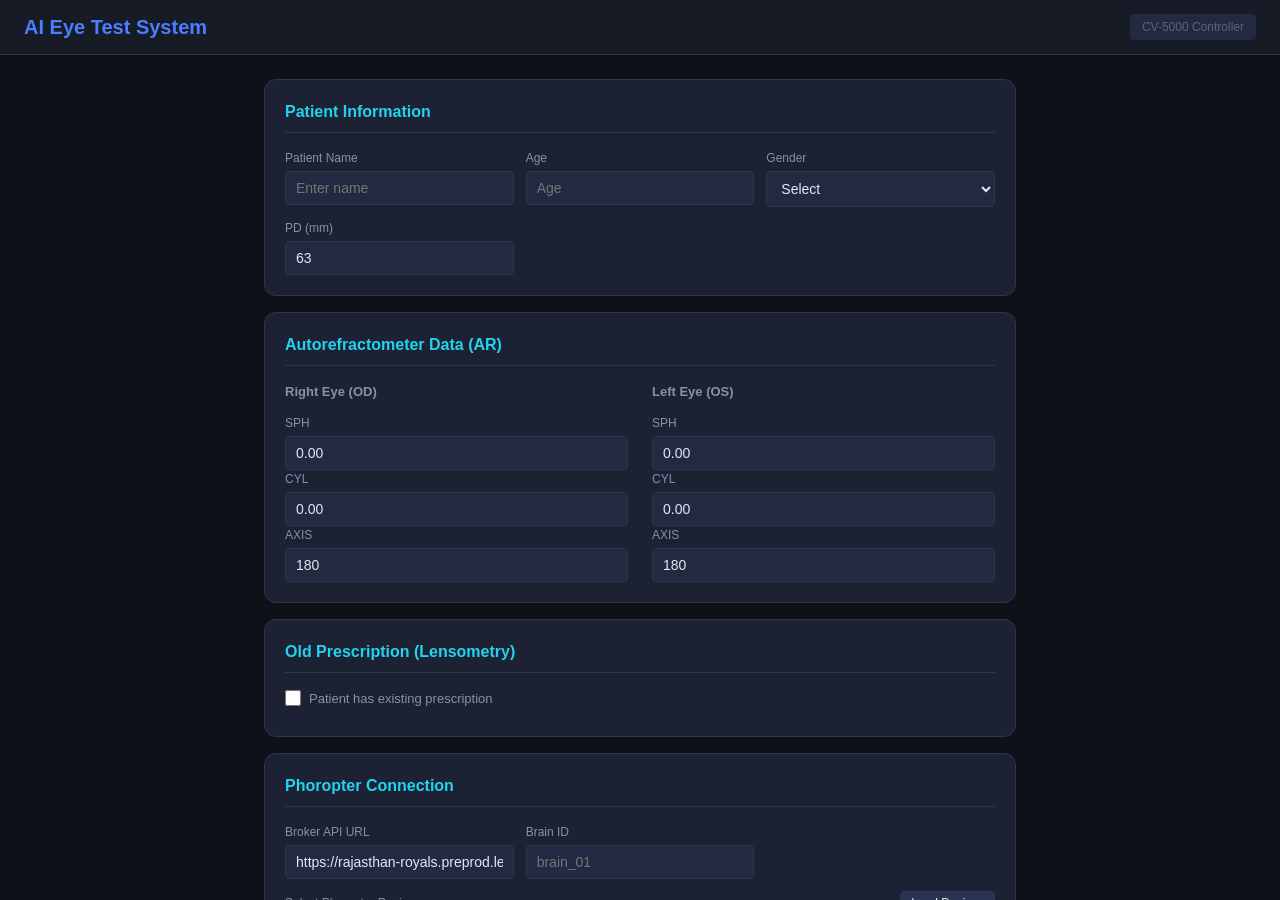
==== commit be24cc8f: "Wire real phoropter API from curl_API.md with device management cv5000-protocol.js: - Add Multi-Brai" ====
--- a/index.html
+++ b/index.html
@@ -131,25 +131,43 @@
                 </div>
 
                 <div class="intake-card">
-                    <h2>Connection Settings</h2>
+                    <h2>Phoropter Connection</h2>
                     <div class="form-grid">
                         <div class="form-group">
-                            <label for="cv5000Url">CV-5000 API URL</label>
-                            <input type="text" id="cv5000Url" placeholder="http://localhost:8080" value="">
-                        </div>
-                        <div class="form-group">
-                            <label for="phoroptertId">Phoropter ID</label>
-                            <input type="text" id="phoroptertId" value="phoropter-1">
+                            <label for="cv5000Url">Broker API URL</label>
+                            <input type="text" id="cv5000Url" value="https://rajasthan-royals.preprod.lenskart.com">
+                        </div>
+                        <div class="form-group">
+                            <label for="brainId">Brain ID</label>
+                            <input type="text" id="brainId" placeholder="brain_01">
+                        </div>
+                    </div>
+                    <div class="device-selector">
+                        <div class="device-selector-header">
+                            <label>Select Phoropter Device</label>
+                            <button id="loadDevicesBtn" class="btn btn-sm btn-secondary">Load Devices</button>
+                        </div>
+                        <div id="deviceList" class="device-list">
+                            <span class="device-placeholder">Click "Load Devices" to fetch available phoropters, or enter ID manually</span>
+                        </div>
+                        <div class="form-group" style="margin-top:0.5rem">
+                            <label for="phoroptertId">Phoropter ID (manual)</label>
+                            <input type="text" id="phoroptertId" placeholder="e.g. lkst1782-1" value="">
                         </div>
                     </div>
                     <label class="checkbox-label">
                         <input type="checkbox" id="simulatedMode" checked>
-                        Simulated Mode (no CV-5000 connection required)
+                        Simulated Mode (no phoropter connection required)
                     </label>
                     <label class="checkbox-label">
                         <input type="checkbox" id="voiceEnabled" checked>
                         Enable Voice I/O (TTS + Speech Recognition)
                     </label>
+                    <div class="dashboard-link">
+                        <a href="https://rajasthan-royals.preprod.lenskart.com/dashboard" target="_blank" rel="noopener">
+                            Open Phoropter Dashboard
+                        </a>
+                    </div>
                 </div>
 
                 <button id="startExamBtn" class="btn btn-primary btn-large">Start Eye Examination</button>
--- a/styles.css
+++ b/styles.css
@@ -295,6 +295,92 @@
     margin: 0.5rem 0;
 }
 
+/* Device Selector */
+.device-selector {
+    margin: 0.75rem 0;
+}
+
+.device-selector-header {
+    display: flex;
+    align-items: center;
+    justify-content: space-between;
+    margin-bottom: 0.5rem;
+}
+
+.device-selector-header label {
+    font-size: 0.75rem;
+    color: var(--text-secondary);
+    font-weight: 500;
+}
+
+.device-list {
+    background: var(--bg-input);
+    border: 1px solid var(--border-color);
+    border-radius: var(--radius-sm);
+    padding: 0.5rem;
+    min-height: 40px;
+    max-height: 160px;
+    overflow-y: auto;
+}
+
+.device-placeholder {
+    font-size: 0.75rem;
+    color: var(--text-muted);
+    font-style: italic;
+}
+
+.device-item {
+    display: flex;
+    align-items: center;
+    justify-content: space-between;
+    padding: 0.375rem 0.5rem;
+    border-radius: var(--radius-sm);
+    cursor: pointer;
+    transition: background 0.15s;
+    font-size: 0.8125rem;
+}
+
+.device-item:hover {
+    background: var(--bg-hover);
+}
+
+.device-item.selected {
+    background: var(--accent-blue);
+    color: #fff;
+}
+
+.device-item .device-id {
+    font-family: 'SF Mono', 'Fira Code', monospace;
+    font-size: 0.75rem;
+}
+
+.device-item .device-status {
+    font-size: 0.625rem;
+    padding: 0.125rem 0.375rem;
+    border-radius: 8px;
+    text-transform: uppercase;
+    font-weight: 600;
+}
+
+.device-status.available { background: var(--accent-green); color: #0f1119; }
+.device-status.connected { background: var(--accent-amber); color: #0f1119; }
+.device-status.offline { background: var(--text-muted); color: #fff; }
+
+.dashboard-link {
+    margin-top: 0.75rem;
+    text-align: center;
+}
+
+.dashboard-link a {
+    color: var(--accent-blue);
+    font-size: 0.8125rem;
+    text-decoration: none;
+}
+
+.dashboard-link a:hover {
+    text-decoration: underline;
+}
+
 .checkbox-label input[type="checkbox"] {
     accent-color: var(--accent-blue);
     width: 16px;
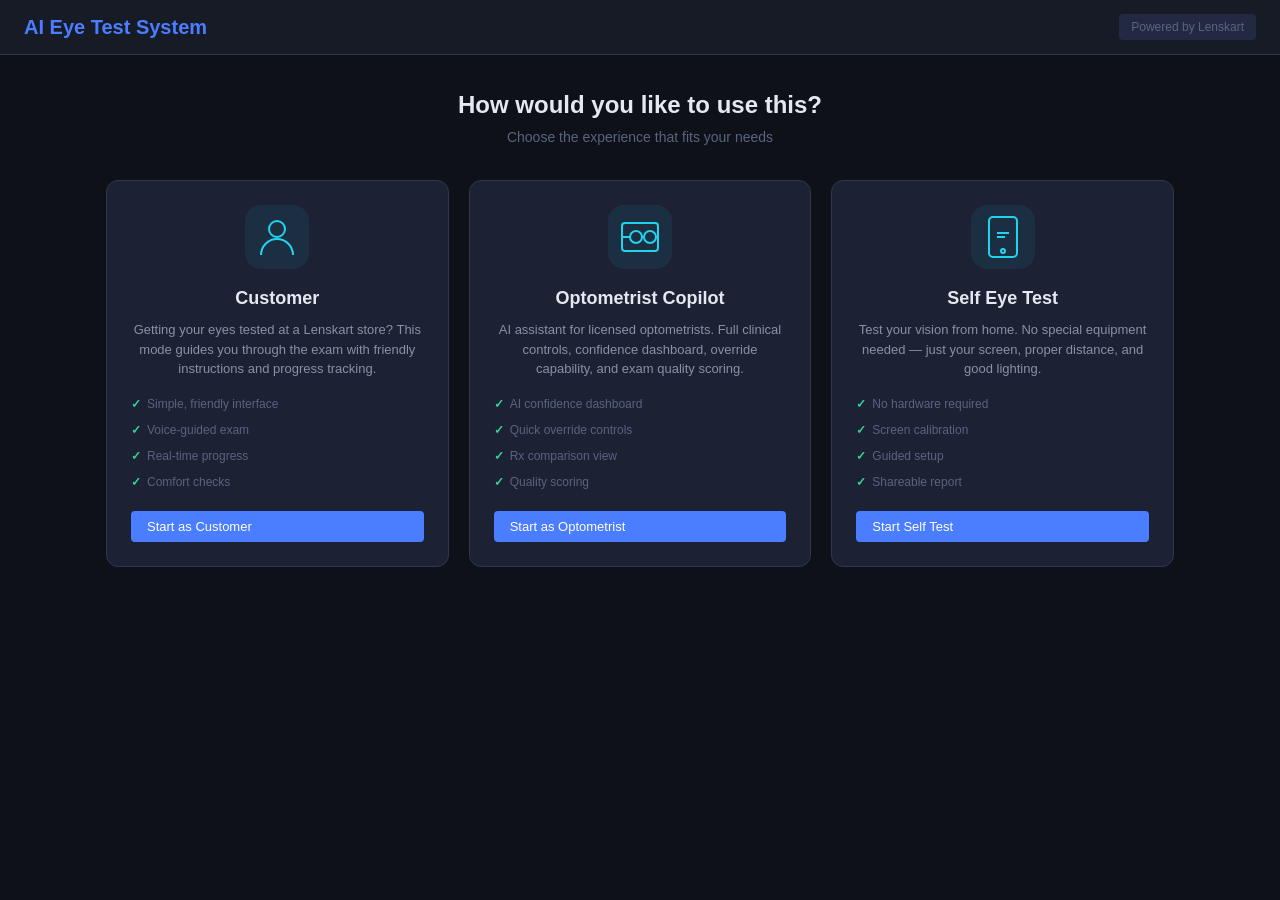
==== commit 9e1e6797: "Add 3-persona mode system: Customer, Optometrist Copilot, Self Eye Test Introduces a mode selection " ====
--- a/index.html
+++ b/index.html
@@ -10,12 +10,89 @@
     <div id="app" class="app-container">
 
         <!-- ═══════════════════════════════════════════ -->
+        <!-- SCREEN 0: Mode Selection                     -->
+        <!-- ═══════════════════════════════════════════ -->
+        <div id="modeScreen" class="screen active">
+            <header class="app-header">
+                <h1>AI Eye Test System</h1>
+                <span class="header-badge">Powered by Lenskart</span>
+            </header>
+            <main class="mode-main">
+                <h2 class="mode-heading">How would you like to use this?</h2>
+                <p class="mode-subheading">Choose the experience that fits your needs</p>
+                <div class="mode-cards">
+                    <!-- Customer Mode -->
+                    <div class="mode-card" data-mode="customer">
+                        <div class="mode-card-icon">
+                            <svg viewBox="0 0 48 48" width="48" height="48" fill="none" stroke="currentColor" stroke-width="2">
+                                <circle cx="24" cy="16" r="8"/>
+                                <path d="M8 42c0-8.84 7.16-16 16-16s16 7.16 16 16"/>
+                            </svg>
+                        </div>
+                        <h3>Customer</h3>
+                        <p class="mode-card-desc">Getting your eyes tested at a Lenskart store? This mode guides you through the exam with friendly instructions and progress tracking.</p>
+                        <ul class="mode-card-features">
+                            <li>Simple, friendly interface</li>
+                            <li>Voice-guided exam</li>
+                            <li>Real-time progress</li>
+                            <li>Comfort checks</li>
+                        </ul>
+                        <button class="btn btn-primary mode-select-btn" data-mode="customer">Start as Customer</button>
+                    </div>
+
+                    <!-- Optometrist Copilot -->
+                    <div class="mode-card" data-mode="copilot">
+                        <div class="mode-card-icon">
+                            <svg viewBox="0 0 48 48" width="48" height="48" fill="none" stroke="currentColor" stroke-width="2">
+                                <rect x="6" y="10" width="36" height="28" rx="3"/>
+                                <circle cx="20" cy="24" r="6"/><circle cx="34" cy="24" r="6"/>
+                                <line x1="26" y1="24" x2="28" y2="24"/>
+                                <line x1="6" y1="24" x2="14" y2="24"/>
+                                <line x1="40" y1="24" x2="42" y2="24"/>
+                            </svg>
+                        </div>
+                        <h3>Optometrist Copilot</h3>
+                        <p class="mode-card-desc">AI assistant for licensed optometrists. Full clinical controls, confidence dashboard, override capability, and exam quality scoring.</p>
+                        <ul class="mode-card-features">
+                            <li>AI confidence dashboard</li>
+                            <li>Quick override controls</li>
+                            <li>Rx comparison view</li>
+                            <li>Quality scoring</li>
+                        </ul>
+                        <button class="btn btn-primary mode-select-btn" data-mode="copilot">Start as Optometrist</button>
+                    </div>
+
+                    <!-- Self Eye Test -->
+                    <div class="mode-card" data-mode="selftest">
+                        <div class="mode-card-icon">
+                            <svg viewBox="0 0 48 48" width="48" height="48" fill="none" stroke="currentColor" stroke-width="2">
+                                <rect x="10" y="4" width="28" height="40" rx="4"/>
+                                <circle cx="24" cy="38" r="2"/>
+                                <path d="M18 20h12M18 24h8"/>
+                            </svg>
+                        </div>
+                        <h3>Self Eye Test</h3>
+                        <p class="mode-card-desc">Test your vision from home. No special equipment needed — just your screen, proper distance, and good lighting.</p>
+                        <ul class="mode-card-features">
+                            <li>No hardware required</li>
+                            <li>Screen calibration</li>
+                            <li>Guided setup</li>
+                            <li>Shareable report</li>
+                        </ul>
+                        <button class="btn btn-primary mode-select-btn" data-mode="selftest">Start Self Test</button>
+                    </div>
+                </div>
+            </main>
+        </div>
+
+        <!-- ═══════════════════════════════════════════ -->
         <!-- SCREEN 1: Patient Intake (Input 1)          -->
         <!-- ═══════════════════════════════════════════ -->
-        <div id="intakeScreen" class="screen active">
+        <div id="intakeScreen" class="screen">
             <header class="app-header">
                 <h1>AI Eye Test System</h1>
-                <span class="header-badge">CV-5000 Controller</span>
+                <span id="intakeModeBadge" class="header-badge">CV-5000 Controller</span>
+                <button id="backToModeBtn" class="btn btn-sm btn-secondary" style="margin-left:auto">Change Mode</button>
             </header>
 
             <main class="intake-main">
@@ -182,16 +259,70 @@
                 <div class="header-left">
                     <h1>AI Eye Test</h1>
                     <span id="connectionBadge" class="badge badge-warning">Simulated</span>
+                    <span id="examModeBadge" class="badge badge-mode">Customer</span>
                 </div>
                 <div class="header-center">
                     <span id="currentPhaseName" class="phase-label">Phase A: Distance Vision</span>
+                    <!-- Patient-friendly phase name (Customer mode) -->
+                    <span id="friendlyPhaseName" class="phase-label-friendly hidden">Reading the chart</span>
                 </div>
                 <div class="header-right">
                     <button id="voiceToggleBtn" class="btn btn-sm" title="Toggle Voice">Voice: ON</button>
-                    <button id="takeoverBtn" class="btn btn-sm btn-warning" title="Manual Takeover">Takeover</button>
-                    <button id="exportBtn" class="btn btn-sm btn-secondary">Export</button>
+                    <button id="takeoverBtn" class="btn btn-sm btn-warning copilot-only" title="Manual Takeover">Takeover</button>
+                    <button id="exportBtn" class="btn btn-sm btn-secondary copilot-only">Export</button>
+                    <button id="comfortCheckBtn" class="btn btn-sm btn-comfort customer-only" title="Need a break?">Pause</button>
                 </div>
             </header>
+
+            <!-- Patient-friendly progress (Customer + Self-Test modes) -->
+            <div id="patientProgress" class="patient-progress hidden">
+                <div class="patient-progress-steps">
+                    <div class="pp-step completed" data-step="setup">
+                        <div class="pp-dot"></div>
+                        <span>Setup</span>
+                    </div>
+                    <div class="pp-step active" data-step="right">
+                        <div class="pp-dot"></div>
+                        <span>Right Eye</span>
+                    </div>
+                    <div class="pp-step" data-step="left">
+                        <div class="pp-dot"></div>
+                        <span>Left Eye</span>
+                    </div>
+                    <div class="pp-step" data-step="both">
+                        <div class="pp-dot"></div>
+                        <span>Both Eyes</span>
+                    </div>
+                    <div class="pp-step" data-step="done">
+                        <div class="pp-dot"></div>
+                        <span>Done</span>
+                    </div>
+                </div>
+                <div class="pp-timer">
+                    <span id="examTimer">0:00</span>
+                </div>
+            </div>
+
+            <!-- Comfort Check Modal -->
+            <div id="comfortModal" class="comfort-modal hidden">
+                <div class="comfort-modal-content">
+                    <h3>Need a break?</h3>
+                    <p>Take your time. The exam will resume when you're ready.</p>
+                    <div class="comfort-options">
+                        <button class="btn btn-primary comfort-resume-btn">I'm ready, continue</button>
+                        <button class="btn btn-secondary comfort-water-btn">I need a moment</button>
+                        <button class="btn btn-sm btn-warning comfort-stop-btn">End exam early</button>
+                    </div>
+                    <div class="comfort-tips">
+                        <p><strong>Tips for best results:</strong></p>
+                        <ul>
+                            <li>Blink naturally between questions</li>
+                            <li>Don't squint — just answer naturally</li>
+                            <li>It's okay to say "I'm not sure"</li>
+                        </ul>
+                    </div>
+                </div>
+            </div>
 
             <!-- Progress Bar -->
             <div class="progress-bar-container">
@@ -202,69 +333,100 @@
             </div>
 
             <main class="exam-main">
-                <!-- Left: Phoropter State Display -->
-                <aside class="phoropter-panel">
-                    <div class="power-card">
-                        <h3>Right Eye (OD)</h3>
-                        <div class="power-values">
-                            <div class="power-item">
-                                <span class="power-label">SPH</span>
-                                <span id="rSphDisplay" class="power-value">0.00</span>
-                            </div>
-                            <div class="power-item">
-                                <span class="power-label">CYL</span>
-                                <span id="rCylDisplay" class="power-value">0.00</span>
-                            </div>
-                            <div class="power-item">
-                                <span class="power-label">AXIS</span>
-                                <span id="rAxisDisplay" class="power-value">180</span>
-                            </div>
-                            <div class="power-item">
-                                <span class="power-label">ADD</span>
-                                <span id="rAddDisplay" class="power-value">0.00</span>
-                            </div>
-                        </div>
-                    </div>
-                    <div class="power-card">
-                        <h3>Left Eye (OS)</h3>
-                        <div class="power-values">
-                            <div class="power-item">
-                                <span class="power-label">SPH</span>
-                                <span id="lSphDisplay" class="power-value">0.00</span>
-                            </div>
-                            <div class="power-item">
-                                <span class="power-label">CYL</span>
-                                <span id="lCylDisplay" class="power-value">0.00</span>
-                            </div>
-                            <div class="power-item">
-                                <span class="power-label">AXIS</span>
-                                <span id="lAxisDisplay" class="power-value">180</span>
-                            </div>
-                            <div class="power-item">
-                                <span class="power-label">ADD</span>
-                                <span id="lAddDisplay" class="power-value">0.00</span>
-                            </div>
-                        </div>
-                    </div>
-                    <div class="info-card">
-                        <div class="info-row">
-                            <span class="info-label">Occluder</span>
-                            <span id="occluderDisplay" class="info-value">BINO</span>
-                        </div>
-                        <div class="info-row">
-                            <span class="info-label">Chart</span>
-                            <span id="chartDisplay" class="info-value">—</span>
-                        </div>
-                        <div class="info-row">
-                            <span class="info-label">VA</span>
-                            <span id="vaDisplay" class="info-value">—</span>
-                        </div>
-                    </div>
-
-                    <!-- Chart selector (only visible in refraction phases) -->
-                    <div id="chartSelector" class="chart-selector hidden">
-                        <h4>Switch Chart</h4>
-                        <div id="chartButtons" class="chart-buttons">
+                <!-- Left: CV-5000 Phoropter Panel (emulated) -->
+                <aside class="phoropter-panel cv5000-panel">
+                    <!-- CV-5000 Title Bar -->
+                    <div class="cv-titlebar">
+                        <span class="cv-titlebar-text">TOPCON CV-5000</span>
+                        <span id="cvConnectionDot" class="cv-connection-dot simulated"></span>
+                    </div>
+
+                    <!-- CV-5000 Header Bar: R / Status / L -->
+                    <div class="cv-header-bar">
+                        <span class="cv-eye-label cv-eye-r">R</span>
+                        <span id="cvHeaderStatus" class="cv-header-status">Subjective Refraction</span>
+                        <span class="cv-eye-label cv-eye-l">L</span>
+                    </div>
+
+                    <!-- S/C/A/ADD Table (central refraction display) -->
+                    <div class="cv-refraction-table">
+                        <table class="cv-sca-table">
+                            <tbody>
+                                <tr class="cv-sca-row" data-param="sph">
+                                    <td id="rSphDisplay" class="cv-val cv-val-r">+0.00</td>
+                                    <td class="cv-param-label">S</td>
+                                    <td id="lSphDisplay" class="cv-val cv-val-l">+0.00</td>
+                                </tr>
+                                <tr class="cv-sca-row" data-param="cyl">
+                                    <td id="rCylDisplay" class="cv-val cv-val-r">-0.00</td>
+                                    <td class="cv-param-label">C</td>
+                                    <td id="lCylDisplay" class="cv-val cv-val-l">-0.00</td>
+                                </tr>
+                                <tr class="cv-sca-row" data-param="axis">
+                                    <td id="rAxisDisplay" class="cv-val cv-val-r">180</td>
+                                    <td class="cv-param-label">A<span class="cv-degree">&deg;</span></td>
+                                    <td id="lAxisDisplay" class="cv-val cv-val-l">180</td>
+                                </tr>
+                                <tr class="cv-sca-row" data-param="add">
+                                    <td id="rAddDisplay" class="cv-val cv-val-r">+0.00</td>
+                                    <td class="cv-param-label">ADD</td>
+                                    <td id="lAddDisplay" class="cv-val cv-val-l">+0.00</td>
+                                </tr>
+                            </tbody>
+                        </table>
+                    </div>
+
+                    <!-- Occluder + PD Row -->
+                    <div class="cv-occluder-pd-row">
+                        <div class="cv-occluder-group">
+                            <div id="cvOccluderR" class="cv-occluder-circle open" title="Right eye">
+                                <span class="cv-occluder-dot"></span>
+                            </div>
+                            <span class="cv-occluder-label">OCCL</span>
+                            <div id="cvOccluderL" class="cv-occluder-circle open" title="Left eye">
+                                <span class="cv-occluder-dot"></span>
+                            </div>
+                        </div>
+                        <div class="cv-pd-display">
+                            <span class="cv-pd-label">PD</span>
+                            <span id="cvPdValue" class="cv-pd-value">63.0</span>
+                        </div>
+                    </div>
+
+                    <!-- Chart Preview (optotype display) -->
+                    <div class="cv-chart-preview">
+                        <div id="cvChartDisplay" class="cv-chart-optotype">E</div>
+                        <div class="cv-chart-info-row">
+                            <span id="cvChartName" class="cv-chart-name">E-Chart</span>
+                            <span id="cvChartVA" class="cv-chart-va">20/400</span>
+                        </div>
+                    </div>
+
+                    <!-- Eye Toggle (R / BINO / L) -->
+                    <div class="cv-eye-toggle-bar">
+                        <button id="cvEyeR" class="cv-eye-toggle-btn" data-eye="R">R</button>
+                        <button id="cvEyeBino" class="cv-eye-toggle-btn active" data-eye="BINO">BINO</button>
+                        <button id="cvEyeL" class="cv-eye-toggle-btn" data-eye="L">L</button>
+                    </div>
+
+                    <!-- AR Reference (baseline comparison) -->
+                    <div id="arReferenceCard" class="cv-ar-reference hidden">
+                        <div class="cv-ar-header">AR REFERENCE</div>
+                        <div class="cv-ar-values">
+                            <div class="cv-ar-eye">
+                                <span class="cv-ar-eye-label">OD</span>
+                                <span id="arRefOD" class="cv-ar-eye-val">--</span>
+                            </div>
+                            <div class="cv-ar-eye">
+                                <span class="cv-ar-eye-label">OS</span>
+                                <span id="arRefOS" class="cv-ar-eye-val">--</span>
+                            </div>
+                        </div>
+                    </div>
+
+                    <!-- Chart selector -->
+                    <div id="chartSelector" class="cv-chart-selector hidden">
+                        <div id="chartButtons" class="cv-chart-buttons">
                             <!-- Populated dynamically -->
                         </div>
                     </div>
@@ -274,10 +436,29 @@
                         <h4>Flags</h4>
                         <div id="flagsList" class="flags-list"></div>
                     </div>
+
+                    <!-- Hidden fields for backward compat -->
+                    <span id="occluderDisplay" class="hidden">BINO</span>
+                    <span id="chartDisplay" class="hidden">—</span>
+                    <span id="vaDisplay" class="hidden">—</span>
                 </aside>
 
                 <!-- Center: Conversation UI -->
                 <section class="conversation-panel">
+
+                    <!-- Self-Test: On-screen chart (replaces physical phoropter chart) -->
+                    <div id="selfTestChart" class="self-test-chart hidden">
+                        <div class="st-chart-display">
+                            <div id="stChartContent" class="st-chart-content">
+                                <div class="st-chart-letters" id="stChartLetters">E</div>
+                            </div>
+                            <div class="st-chart-info">
+                                <span id="stChartLabel" class="st-chart-label">Line 1 — 20/200</span>
+                                <span id="stEyeIndicator" class="st-eye-indicator">Testing: Both Eyes</span>
+                            </div>
+                        </div>
+                    </div>
+
                     <!-- Chat Messages -->
                     <div id="chatContainer" class="chat-container">
                         <!-- Messages added dynamically -->
@@ -289,6 +470,61 @@
                             <div id="flipProgressBar" class="flip-progress-bar"></div>
                         </div>
                         <span>Auto-flipping in <span id="flipCountdown">2</span>s...</span>
+                    </div>
+
+                    <!-- Clinical Rationale (expanded educational panel) -->
+                    <div id="rationaleArea" class="rationale-area hidden">
+                        <div class="rationale-header">
+                            <span class="rationale-title">Clinical Rationale</span>
+                            <span id="rationalePhase" class="rationale-phase"></span>
+                            <div class="rationale-mode-toggle">
+                                <button id="rationaleModeBtn" class="btn btn-sm rationale-mode-btn" title="Toggle between Operator and Optometrist view">Operator</button>
+                            </div>
+                        </div>
+
+                        <!-- Always visible: What & Why -->
+                        <div id="rationaleWhy" class="rationale-why"></div>
+                        <div id="rationaleClinical" class="rationale-clinical"></div>
+
+                        <!-- Operator Guide (for non-optometrists) -->
+                        <div id="rationaleGuideSection" class="rationale-section rationale-guide-section">
+                            <div class="rationale-section-header" data-toggle="rationaleGuideBody">
+                                <span class="rationale-section-icon">&#9432;</span>
+                                <span class="rationale-section-label">Operator Guide</span>
+                                <span class="rationale-chevron">&#9660;</span>
+                            </div>
+                            <div id="rationaleGuideBody" class="rationale-section-body">
+                                <div id="rationaleGuide" class="rationale-guide"></div>
+                                <div class="rationale-expected-row">
+                                    <span class="rationale-expected-label">Expected Response:</span>
+                                    <span id="rationaleExpected" class="rationale-expected-value"></span>
+                                </div>
+                            </div>
+                        </div>
+
+                        <!-- Watch For (warnings) -->
+                        <div id="rationaleWatchSection" class="rationale-section rationale-watch-section hidden">
+                            <div class="rationale-section-header" data-toggle="rationaleWatchBody">
+                                <span class="rationale-section-icon">&#9888;</span>
+                                <span class="rationale-section-label">Watch For</span>
+                                <span class="rationale-chevron">&#9660;</span>
+                            </div>
+                            <div id="rationaleWatchBody" class="rationale-section-body">
+                                <div id="rationaleWatchFor" class="rationale-watch-text"></div>
+                            </div>
+                        </div>
+
+                        <!-- Decision Logic (for optometrist validation) -->
+                        <div id="rationaleDecisionSection" class="rationale-section rationale-decision-section hidden">
+                            <div class="rationale-section-header" data-toggle="rationaleDecisionBody">
+                                <span class="rationale-section-icon">&#9881;</span>
+                                <span class="rationale-section-label">Decision Logic</span>
+                                <span class="rationale-chevron">&#9660;</span>
+                            </div>
+                            <div id="rationaleDecisionBody" class="rationale-section-body">
+                                <div id="rationaleDecisionLogic" class="rationale-decision-text"></div>
+                            </div>
+                        </div>
                     </div>
 
                     <!-- Current question -->
@@ -315,14 +551,243 @@
                     </div>
                 </section>
 
-                <!-- Right: Event Log -->
+                <!-- Right: Log + Video Analysis + Copilot Dashboard -->
                 <aside class="log-panel">
-                    <div class="log-header">
-                        <h3>Session Log</h3>
-                        <span id="logCount" class="log-count">0</span>
-                    </div>
-                    <div id="logContainer" class="log-container">
-                        <!-- Log entries added dynamically -->
+                    <!-- Tab switcher -->
+                    <div class="right-panel-tabs">
+                        <button id="tabLogBtn" class="rp-tab active" data-tab="log">Log</button>
+                        <button id="tabCopilotBtn" class="rp-tab copilot-only" data-tab="copilot">Copilot</button>
+                        <button id="tabVideoBtn" class="rp-tab copilot-only" data-tab="video">SLM</button>
+                    </div>
+
+                    <!-- Tab: Copilot Dashboard (Optometrist mode only) -->
+                    <div id="copilotTab" class="rp-tab-content">
+                        <!-- AI Confidence -->
+                        <div class="cp-section">
+                            <div class="cp-section-header">
+                                <span class="cp-section-title">AI Confidence</span>
+                                <span id="cpConfidenceScore" class="cp-confidence-badge">—</span>
+                            </div>
+                            <div class="cp-confidence-bar-container">
+                                <div id="cpConfidenceBar" class="cp-confidence-bar" style="width:0%"></div>
+                            </div>
+                            <div id="cpConfidenceDetail" class="cp-confidence-detail">
+                                <span class="cp-detail-muted">Waiting for first response...</span>
+                            </div>
+                        </div>
+
+                        <!-- Rx Comparison (AR vs Current vs Running) -->
+                        <div class="cp-section">
+                            <div class="cp-section-header">
+                                <span class="cp-section-title">Rx Comparison</span>
+                            </div>
+                            <table class="cp-rx-table">
+                                <thead>
+                                    <tr><th></th><th>AR</th><th>Current</th><th>Delta</th></tr>
+                                </thead>
+                                <tbody>
+                                    <tr><td class="cp-rx-label">R SPH</td><td id="cpArRSph">—</td><td id="cpCurRSph">—</td><td id="cpDeltaRSph" class="cp-delta">—</td></tr>
+                                    <tr><td class="cp-rx-label">R CYL</td><td id="cpArRCyl">—</td><td id="cpCurRCyl">—</td><td id="cpDeltaRCyl" class="cp-delta">—</td></tr>
+                                    <tr><td class="cp-rx-label">R AXIS</td><td id="cpArRAxis">—</td><td id="cpCurRAxis">—</td><td id="cpDeltaRAxis" class="cp-delta">—</td></tr>
+                                    <tr><td class="cp-rx-label">L SPH</td><td id="cpArLSph">—</td><td id="cpCurLSph">—</td><td id="cpDeltaLSph" class="cp-delta">—</td></tr>
+                                    <tr><td class="cp-rx-label">L CYL</td><td id="cpArLCyl">—</td><td id="cpCurLCyl">—</td><td id="cpDeltaLCyl" class="cp-delta">—</td></tr>
+                                    <tr><td class="cp-rx-label">L AXIS</td><td id="cpArLAxis">—</td><td id="cpCurLAxis">—</td><td id="cpDeltaLAxis" class="cp-delta">—</td></tr>
+                                </tbody>
+                            </table>
+                        </div>
+
+                        <!-- Quick Override -->
+                        <div class="cp-section">
+                            <div class="cp-section-header">
+                                <span class="cp-section-title">Quick Override</span>
+                            </div>
+                            <div class="cp-override-grid">
+                                <div class="cp-override-row">
+                                    <label class="cp-ovr-label">Eye</label>
+                                    <select id="cpOvrEye" class="cp-ovr-input">
+                                        <option value="right">Right (OD)</option>
+                                        <option value="left">Left (OS)</option>
+                                    </select>
+                                </div>
+                                <div class="cp-override-row">
+                                    <label class="cp-ovr-label">SPH</label>
+                                    <div class="cp-stepper">
+                                        <button class="cp-step-btn" data-param="sph" data-delta="-0.25">-</button>
+                                        <span id="cpOvrSph" class="cp-step-val">0.00</span>
+                                        <button class="cp-step-btn" data-param="sph" data-delta="0.25">+</button>
+                                    </div>
+                                </div>
+                                <div class="cp-override-row">
+                                    <label class="cp-ovr-label">CYL</label>
+                                    <div class="cp-stepper">
+                                        <button class="cp-step-btn" data-param="cyl" data-delta="-0.25">-</button>
+                                        <span id="cpOvrCyl" class="cp-step-val">0.00</span>
+                                        <button class="cp-step-btn" data-param="cyl" data-delta="0.25">+</button>
+                                    </div>
+                                </div>
+                                <div class="cp-override-row">
+                                    <label class="cp-ovr-label">AXIS</label>
+                                    <div class="cp-stepper">
+                                        <button class="cp-step-btn" data-param="axis" data-delta="-5">-</button>
+                                        <span id="cpOvrAxis" class="cp-step-val">180</span>
+                                        <button class="cp-step-btn" data-param="axis" data-delta="5">+</button>
+                                    </div>
+                                </div>
+                                <button id="cpApplyOverride" class="btn btn-sm btn-warning" style="width:100%;margin-top:0.25rem">Apply Override</button>
+                            </div>
+                        </div>
+
+                        <!-- Exam Quality Score -->
+                        <div class="cp-section">
+                            <div class="cp-section-header">
+                                <span class="cp-section-title">Exam Quality</span>
+                                <span id="cpQualityScore" class="cp-quality-badge">—</span>
+                            </div>
+                            <div id="cpQualityDetails" class="cp-quality-details">
+                                <div class="cp-quality-row">
+                                    <span>Responses collected</span>
+                                    <span id="cpQualResponses">0</span>
+                                </div>
+                                <div class="cp-quality-row">
+                                    <span>Overrides used</span>
+                                    <span id="cpQualOverrides">0</span>
+                                </div>
+                                <div class="cp-quality-row">
+                                    <span>Clarifications needed</span>
+                                    <span id="cpQualClarifications">0</span>
+                                </div>
+                                <div class="cp-quality-row">
+                                    <span>Avg confidence</span>
+                                    <span id="cpQualAvgConf">—</span>
+                                </div>
+                            </div>
+                        </div>
+                    </div>
+
+                    <!-- Tab: Session Log -->
+                    <div id="logTab" class="rp-tab-content active">
+                        <div class="log-header">
+                            <h3>Session Log</h3>
+                            <span id="logCount" class="log-count">0</span>
+                        </div>
+                        <div id="logContainer" class="log-container">
+                            <!-- Log entries added dynamically -->
+                        </div>
+                    </div>
+
+                    <!-- Tab: Video Analysis / SLM -->
+                    <div id="videoTab" class="rp-tab-content">
+                        <!-- SLM Status -->
+                        <div class="va-slm-status">
+                            <div class="va-slm-header">
+                                <span class="va-slm-title">Optom SLM</span>
+                                <span id="vaSlmCount" class="va-slm-badge">0 videos</span>
+                            </div>
+                            <div id="vaSlmStats" class="va-slm-stats">
+                                <span class="va-stat">No data yet — submit videos to teach</span>
+                            </div>
+                        </div>
+
+                        <!-- Video Input -->
+                        <div class="va-input-section">
+                            <div class="va-input-row">
+                                <select id="vaRefSelect" class="va-select" style="flex:1">
+                                    <option value="">-- Reference Videos --</option>
+                                </select>
+                            </div>
+                            <div class="va-input-row">
+                                <input type="text" id="vaVideoUrl" class="va-url-input" placeholder="Paste video URL...">
+                                <button id="vaLoadBtn" class="btn btn-sm btn-primary">Load</button>
+                            </div>
+                            <div class="va-input-row">
+                                <label class="va-file-label">
+                                    <input type="file" id="vaFileInput" accept="video/*" class="hidden">
+                                    <span class="btn btn-sm btn-secondary">Upload File</span>
+                                </label>
+                            </div>
+                        </div>
+
+                        <!-- Video Player (mini) -->
+                        <div id="vaPlayerSection" class="va-player-section hidden">
+                            <video id="vaVideoPlayer" class="va-video-player" controls></video>
+                            <div class="va-player-controls">
+                                <button id="vaAnalyzeBtn" class="btn btn-sm btn-primary">Analyze</button>
+                                <span id="vaPlayerStatus" class="va-player-status">Ready</span>
+                            </div>
+                        </div>
+
+                        <!-- Analysis Progress -->
+                        <div id="vaProgressSection" class="va-progress-section hidden">
+                            <div class="va-progress-bar-container">
+                                <div id="vaProgressBar" class="va-progress-bar" style="width:0%"></div>
+                            </div>
+                            <span id="vaProgressText" class="va-progress-text">0%</span>
+                        </div>
+
+                        <!-- Annotation Tools -->
+                        <div id="vaAnnotationSection" class="va-annotation-section hidden">
+                            <div class="va-annotation-header">
+                                <span class="va-annotation-title">Annotate Timeline</span>
+                                <div class="va-annotation-actions">
+                                    <button id="vaMarkPhaseBtn" class="btn btn-sm btn-secondary">Mark Phase</button>
+                                    <button id="vaMarkEventBtn" class="btn btn-sm btn-secondary">Mark Event</button>
+                                </div>
+                            </div>
+
+                            <!-- Phase marker -->
+                            <div id="vaPhaseMarker" class="va-phase-marker hidden">
+                                <select id="vaPhaseSelect" class="va-select">
+                                    <option value="distance_vision">A: Distance Vision</option>
+                                    <option value="fogging_right">A2: Fogging Right</option>
+                                    <option value="right_eye_refraction">B: Right Eye Refraction</option>
+                                    <option value="jcc_axis_right">E: JCC Axis Right</option>
+                                    <option value="jcc_power_right">F: JCC Power Right</option>
+                                    <option value="duochrome_right">G: Duochrome Right</option>
+                                    <option value="fogging_left">C2: Fogging Left</option>
+                                    <option value="left_eye_refraction">D: Left Eye Refraction</option>
+                                    <option value="jcc_axis_left">H: JCC Axis Left</option>
+                                    <option value="jcc_power_left">I: JCC Power Left</option>
+                                    <option value="duochrome_left">J: Duochrome Left</option>
+                                    <option value="binocular_balance">K: Binocular Balance</option>
+                                </select>
+                                <div class="va-marker-btns">
+                                    <button id="vaPhaseStartBtn" class="btn btn-sm btn-success">Start</button>
+                                    <button id="vaPhaseEndBtn" class="btn btn-sm btn-warning">End</button>
+                                </div>
+                            </div>
+
+                            <!-- Power entry for annotation -->
+                            <div id="vaPowerEntry" class="va-power-entry hidden">
+                                <div class="va-power-grid">
+                                    <input type="number" id="vaPowerSph" placeholder="SPH" step="0.25" class="va-power-input">
+                                    <input type="number" id="vaPowerCyl" placeholder="CYL" step="0.25" class="va-power-input">
+                                    <input type="number" id="vaPowerAxis" placeholder="AXIS" step="5" class="va-power-input">
+                                </div>
+                            </div>
+                        </div>
+
+                        <!-- Timeline -->
+                        <div id="vaTimelineSection" class="va-timeline-section">
+                            <div id="vaTimeline" class="va-timeline">
+                                <span class="va-timeline-empty">No annotations yet</span>
+                            </div>
+                        </div>
+
+                        <!-- Flags / Validation -->
+                        <div id="vaFlagsSection" class="va-flags-section hidden">
+                            <div class="va-flags-header">
+                                <span class="va-flags-title">Validation Flags</span>
+                                <span id="vaFlagCount" class="va-flags-badge">0</span>
+                            </div>
+                            <div id="vaFlagsList" class="va-flags-list"></div>
+                        </div>
+
+                        <!-- Submit -->
+                        <div class="va-submit-section">
+                            <button id="vaSubmitBtn" class="btn btn-sm btn-success" disabled>Teach SLM</button>
+                            <button id="vaValidateBtn" class="btn btn-sm btn-warning" disabled>Validate Only</button>
+                            <button id="vaResetBtn" class="btn btn-sm btn-secondary">Reset</button>
+                        </div>
                     </div>
                 </aside>
             </main>
@@ -339,9 +804,34 @@
         <!-- ═══════════════════════════════════════════ -->
         <div id="resultsScreen" class="screen">
             <header class="app-header">
-                <h1>AI Eye Test — Results</h1>
+                <h1 id="resultsTitle">AI Eye Test — Results</h1>
             </header>
             <main class="results-main">
+                <!-- Patient-friendly summary (Customer + Self-Test) -->
+                <div id="patientSummary" class="patient-summary hidden">
+                    <div class="ps-hero">
+                        <div class="ps-checkmark">&#10003;</div>
+                        <h2>Your Eye Test is Complete!</h2>
+                        <p id="psSummaryText" class="ps-summary-text">Your results are ready. Here's what we found.</p>
+                    </div>
+                    <div class="ps-vision-cards">
+                        <div class="ps-vision-card">
+                            <h4>Right Eye</h4>
+                            <div id="psRightVision" class="ps-vision-value">—</div>
+                            <span class="ps-vision-label">Visual Acuity</span>
+                        </div>
+                        <div class="ps-vision-card">
+                            <h4>Left Eye</h4>
+                            <div id="psLeftVision" class="ps-vision-value">—</div>
+                            <span class="ps-vision-label">Visual Acuity</span>
+                        </div>
+                    </div>
+                    <div class="ps-explanation">
+                        <h4>What does this mean?</h4>
+                        <p id="psExplanation">Your prescription details are shown below.</p>
+                    </div>
+                </div>
+
                 <div class="rx-result-card">
                     <h2>Final Prescription</h2>
                     <div class="rx-result-grid">
@@ -369,14 +859,39 @@
                     </div>
                 </div>
 
+                <!-- Copilot: Exam Quality Report -->
+                <div id="rxQualityReport" class="rx-quality-report copilot-only hidden">
+                    <h3>Exam Quality Report</h3>
+                    <div class="rx-quality-grid">
+                        <div class="rx-quality-item">
+                            <span class="rx-q-label">Overall Score</span>
+                            <span id="rxQualScore" class="rx-q-value">—</span>
+                        </div>
+                        <div class="rx-quality-item">
+                            <span class="rx-q-label">Total Steps</span>
+                            <span id="rxQualSteps" class="rx-q-value">—</span>
+                        </div>
+                        <div class="rx-quality-item">
+                            <span class="rx-q-label">Avg Confidence</span>
+                            <span id="rxQualConf" class="rx-q-value">—</span>
+                        </div>
+                        <div class="rx-quality-item">
+                            <span class="rx-q-label">Duration</span>
+                            <span id="rxQualDuration" class="rx-q-value">—</span>
+                        </div>
+                    </div>
+                </div>
+
                 <div id="rxFlags" class="rx-flags hidden">
                     <h3>Flags / Notes</h3>
                     <ul id="rxFlagsList"></ul>
                 </div>
 
                 <div class="results-actions">
-                    <button id="exportResultsBtn" class="btn btn-primary">Export Full Report (JSON)</button>
+                    <button id="exportResultsBtn" class="btn btn-primary copilot-only">Export Full Report (JSON)</button>
+                    <button id="shareResultsBtn" class="btn btn-primary selftest-only hidden">Share with Optometrist</button>
                     <button id="printRxBtn" class="btn btn-secondary">Print Prescription</button>
+                    <button id="bookApptBtn" class="btn btn-accent selftest-only hidden">Book Appointment at Lenskart</button>
                     <button id="newExamBtn" class="btn btn-warning">New Examination</button>
                 </div>
             </main>
@@ -387,6 +902,9 @@
     <script src="cv5000-protocol.js"></script>
     <script src="refraction-engine.js"></script>
     <script src="ai-optometrist.js"></script>
+    <script src="optom-slm.js"></script>
+    <script src="video-analyzer.js"></script>
+    <script src="mode-manager.js"></script>
     <script src="app.js"></script>
 </body>
 </html>
--- a/styles.css
+++ b/styles.css
@@ -454,136 +454,441 @@
    ════════════════════════════════════════════ */
 .exam-main {
     display: grid;
-    grid-template-columns: 220px 1fr 240px;
+    grid-template-columns: 280px 1fr 240px;
     gap: 0;
     flex: 1;
     overflow: hidden;
 }
 
-/* ── Phoropter Panel (left) ── */
-.phoropter-panel {
-    background: var(--bg-secondary);
+/* ══════════════════════════════════════════
+   CV-5000 PHOROPTER PANEL (left)
+   Emulates the Topcon CV-5000 controller screen
+   ══════════════════════════════════════════ */
+.phoropter-panel.cv5000-panel {
+    background: #1a2740;
     border-right: 1px solid var(--border-color);
-    padding: 0.75rem;
+    padding: 0;
     overflow-y: auto;
     display: flex;
     flex-direction: column;
-    gap: 0.5rem;
-}
-
-.power-card {
-    background: var(--bg-card);
-    border: 1px solid var(--border-color);
-    border-radius: var(--radius);
-    padding: 0.625rem;
-}
-
-.power-card h3 {
+    gap: 0;
+}
+
+/* ── CV-5000 Title Bar ── */
+.cv-titlebar {
+    background: #243352;
+    padding: 0.25rem 0.5rem;
+    display: flex;
+    align-items: center;
+    justify-content: space-between;
+    border-bottom: 1px solid #35496b;
+}
+
+.cv-titlebar-text {
+    font-size: 0.625rem;
+    font-weight: 700;
+    color: #8aa4cc;
+    letter-spacing: 1px;
+    text-transform: uppercase;
+}
+
+.cv-connection-dot {
+    width: 8px;
+    height: 8px;
+    border-radius: 50%;
+    background: var(--accent-green);
+}
+
+.cv-connection-dot.simulated {
+    background: var(--accent-amber);
+}
+
+/* ── CV-5000 Header Bar (R / Status / L) ── */
+.cv-header-bar {
+    background: linear-gradient(180deg, #2e7d5e 0%, #1b5c42 100%);
+    display: flex;
+    align-items: center;
+    justify-content: space-between;
+    padding: 0.25rem 0.625rem;
+    min-height: 28px;
+}
+
+.cv-eye-label {
+    font-size: 1.125rem;
+    font-weight: 800;
+    width: 28px;
+    text-align: center;
+}
+
+.cv-eye-r {
+    color: #ff6b6b;
+}
+
+.cv-eye-l {
+    color: #64b5f6;
+}
+
+.cv-header-status {
     font-size: 0.6875rem;
-    font-weight: 600;
-    color: var(--text-secondary);
-    margin-bottom: 0.5rem;
+    color: #e0f0e8;
+    font-weight: 500;
+    letter-spacing: 0.3px;
+    text-align: center;
+    flex: 1;
+}
+
+/* ── S/C/A/ADD Refraction Table ── */
+.cv-refraction-table {
+    background: #0e1a2e;
+    padding: 0.375rem 0.25rem;
+    border-top: 2px solid #35496b;
+    border-bottom: 2px solid #35496b;
+}
+
+.cv-sca-table {
+    width: 100%;
+    border-collapse: collapse;
+    table-layout: fixed;
+}
+
+.cv-sca-row td {
+    padding: 0.25rem 0.125rem;
+    text-align: center;
+    vertical-align: middle;
+}
+
+.cv-val {
+    font-family: 'SF Mono', 'Fira Code', 'Consolas', 'Courier New', monospace;
+    font-size: 1.1rem;
+    font-weight: 700;
+    letter-spacing: 0.5px;
+    width: 42%;
+    transition: color 0.2s, opacity 0.3s;
+}
+
+.cv-val-r {
+    color: #ff8a8a;
+}
+
+.cv-val-l {
+    color: #7ec8f8;
+}
+
+.cv-val.occluded {
+    opacity: 0.15;
+    color: #556;
+}
+
+.cv-val.highlight {
+    animation: cvValFlash 0.4s ease;
+}
+
+@keyframes cvValFlash {
+    0%, 100% { background: transparent; }
+    50% { background: rgba(74, 125, 255, 0.2); }
+}
+
+.cv-param-label {
+    font-size: 0.875rem;
+    font-weight: 700;
+    color: #a0b4d0;
+    width: 16%;
+    letter-spacing: 0.5px;
+}
+
+.cv-degree {
+    font-size: 0.625rem;
+    vertical-align: super;
+}
+
+/* ── Occluder + PD Row ── */
+.cv-occluder-pd-row {
+    display: flex;
+    align-items: center;
+    justify-content: space-between;
+    padding: 0.375rem 0.625rem;
+    background: #152035;
+    border-bottom: 1px solid #35496b;
+}
+
+.cv-occluder-group {
+    display: flex;
+    align-items: center;
+    gap: 0.375rem;
+}
+
+.cv-occluder-label {
+    font-size: 0.5rem;
+    font-weight: 600;
+    color: #6b7fa0;
     text-transform: uppercase;
     letter-spacing: 0.5px;
 }
 
-.power-values {
-    display: grid;
-    grid-template-columns: 1fr 1fr;
+.cv-occluder-circle {
+    width: 22px;
+    height: 22px;
+    border-radius: 50%;
+    border: 2px solid #5a7090;
+    display: flex;
+    align-items: center;
+    justify-content: center;
+    transition: all 0.3s;
+    position: relative;
+}
+
+.cv-occluder-circle.open {
+    background: transparent;
+}
+
+.cv-occluder-circle.closed {
+    background: #5a7090;
+    border-color: #8aa4cc;
+}
+
+.cv-occluder-circle.closed .cv-occluder-dot {
+    width: 8px;
+    height: 8px;
+    border-radius: 50%;
+    background: #c0d4f0;
+}
+
+.cv-occluder-circle.active-eye {
+    border-color: var(--accent-green);
+    box-shadow: 0 0 6px rgba(52, 211, 153, 0.4);
+}
+
+.cv-pd-display {
+    display: flex;
+    align-items: center;
     gap: 0.375rem;
-}
-
-.power-item {
-    display: flex;
-    flex-direction: column;
-    align-items: center;
-    background: var(--bg-input);
-    border-radius: var(--radius-sm);
-    padding: 0.25rem;
-}
-
-.power-label {
+    background: #1e6b4a;
+    padding: 0.25rem 0.625rem;
+    border-radius: 12px;
+    border: 1px solid #2e8d62;
+}
+
+.cv-pd-label {
     font-size: 0.5625rem;
-    color: var(--text-muted);
+    font-weight: 700;
+    color: #a0e0c0;
     text-transform: uppercase;
     letter-spacing: 0.5px;
 }
 
-.power-value {
-    font-size: 1rem;
+.cv-pd-value {
+    font-family: 'SF Mono', 'Fira Code', 'Consolas', monospace;
+    font-size: 0.9375rem;
     font-weight: 700;
-    font-family: 'SF Mono', 'Fira Code', 'Consolas', monospace;
-    color: var(--accent-cyan);
-}
-
-.info-card {
-    background: var(--bg-card);
-    border: 1px solid var(--border-color);
-    border-radius: var(--radius);
-    padding: 0.5rem 0.625rem;
-}
-
-.info-row {
-    display: flex;
+    color: #e0fff0;
+}
+
+/* ── Chart Preview (optotype display) ── */
+.cv-chart-preview {
+    background: #fafafa;
+    margin: 0.375rem 0.5rem;
+    border-radius: var(--radius-sm);
+    border: 2px solid #35496b;
+    min-height: 80px;
+    display: flex;
+    flex-direction: column;
+    align-items: center;
+    justify-content: center;
+    position: relative;
+}
+
+.cv-chart-optotype {
+    font-family: 'Courier New', 'Consolas', monospace;
+    font-size: 2rem;
+    font-weight: 900;
+    color: #111;
+    letter-spacing: 3px;
+    text-align: center;
+    line-height: 1.3;
+    padding: 0.5rem;
+    white-space: pre-line;
+}
+
+.cv-chart-optotype.duochrome {
+    display: flex;
+    width: 100%;
+    padding: 0;
+    font-size: 1.25rem;
+    letter-spacing: 1px;
+    min-height: 60px;
+}
+
+.cv-chart-optotype .duo-red {
+    flex: 1;
+    background: #cc2222;
+    color: #111;
+    display: flex;
+    align-items: center;
+    justify-content: center;
+    padding: 0.5rem;
+    font-weight: 800;
+}
+
+.cv-chart-optotype .duo-green {
+    flex: 1;
+    background: #22aa22;
+    color: #111;
+    display: flex;
+    align-items: center;
+    justify-content: center;
+    padding: 0.5rem;
+    font-weight: 800;
+}
+
+.cv-chart-optotype.jcc-dots {
+    font-size: 1.75rem;
+    color: #333;
+    letter-spacing: 6px;
+}
+
+.cv-chart-info-row {
+    display: flex;
+    align-items: center;
     justify-content: space-between;
-    align-items: center;
-    padding: 0.25rem 0;
-    font-size: 0.75rem;
-}
-
-.info-row + .info-row {
-    border-top: 1px solid var(--border-color);
-}
-
-.info-label {
-    color: var(--text-muted);
-}
-
-.info-value {
-    color: var(--text-primary);
+    width: 100%;
+    padding: 0.125rem 0.5rem 0.25rem;
+    background: #e8e8e8;
+    border-top: 1px solid #ccc;
+    border-radius: 0 0 var(--radius-sm) var(--radius-sm);
+}
+
+.cv-chart-name {
+    font-size: 0.5625rem;
+    color: #555;
     font-weight: 500;
+}
+
+.cv-chart-va {
+    font-size: 0.6875rem;
+    font-weight: 700;
+    color: #222;
     font-family: 'SF Mono', 'Fira Code', monospace;
+}
+
+/* ── Eye Toggle Bar (R / BINO / L) ── */
+.cv-eye-toggle-bar {
+    display: flex;
+    padding: 0.25rem 0.5rem;
+    gap: 0.25rem;
+    background: #152035;
+    border-top: 1px solid #35496b;
+    border-bottom: 1px solid #35496b;
+}
+
+.cv-eye-toggle-btn {
+    flex: 1;
+    padding: 0.25rem;
+    border: 1px solid #35496b;
+    border-radius: var(--radius-sm);
+    background: #1a2740;
+    color: #6b7fa0;
     font-size: 0.6875rem;
-}
-
-/* Chart selector */
-.chart-selector {
-    background: var(--bg-card);
-    border: 1px solid var(--border-color);
-    border-radius: var(--radius);
-    padding: 0.5rem;
-}
-
-.chart-selector h4 {
-    font-size: 0.6875rem;
-    color: var(--text-muted);
-    margin-bottom: 0.375rem;
-}
-
-.chart-buttons {
+    font-weight: 700;
+    cursor: pointer;
+    transition: all 0.15s;
+    text-align: center;
+}
+
+.cv-eye-toggle-btn:hover {
+    border-color: #5a7090;
+    color: #a0b4d0;
+}
+
+.cv-eye-toggle-btn.active[data-eye="R"] {
+    background: #8b2020;
+    border-color: #cc4444;
+    color: #ffcccc;
+}
+
+.cv-eye-toggle-btn.active[data-eye="L"] {
+    background: #1e3a6e;
+    border-color: #4488cc;
+    color: #bbddff;
+}
+
+.cv-eye-toggle-btn.active[data-eye="BINO"] {
+    background: #1b5c42;
+    border-color: #2e8d62;
+    color: #b0f0d0;
+}
+
+/* ── AR Reference (inside CV panel) ── */
+.cv-ar-reference {
+    margin: 0.25rem 0.5rem;
+    background: #1c1040;
+    border: 1px solid var(--accent-purple);
+    border-radius: var(--radius-sm);
+    padding: 0.375rem;
+}
+
+.cv-ar-header {
+    font-size: 0.5625rem;
+    font-weight: 700;
+    color: var(--accent-purple);
+    text-transform: uppercase;
+    letter-spacing: 0.5px;
+    margin-bottom: 0.25rem;
+    text-align: center;
+}
+
+.cv-ar-values {
+    display: flex;
+    gap: 0.25rem;
+}
+
+.cv-ar-eye {
+    flex: 1;
+    text-align: center;
+}
+
+.cv-ar-eye-label {
+    font-size: 0.5625rem;
+    color: #8a7bc8;
+    font-weight: 600;
+    display: block;
+}
+
+.cv-ar-eye-val {
+    font-family: 'SF Mono', 'Fira Code', monospace;
+    font-size: 0.625rem;
+    font-weight: 600;
+    color: var(--accent-purple);
+}
+
+/* ── Chart Selector (inside CV panel) ── */
+.cv-chart-selector {
+    padding: 0.25rem 0.5rem;
+}
+
+.cv-chart-buttons {
     display: flex;
     flex-direction: column;
-    gap: 0.25rem;
-}
-
-.chart-btn {
-    font-size: 0.6875rem;
-    padding: 0.25rem 0.5rem;
-    background: var(--bg-input);
-    border: 1px solid var(--border-color);
+    gap: 0.125rem;
+}
+
+.cv-chart-buttons .chart-btn {
+    font-size: 0.625rem;
+    padding: 0.1875rem 0.375rem;
+    background: #1a2740;
+    border: 1px solid #35496b;
     border-radius: var(--radius-sm);
-    color: var(--text-secondary);
+    color: #8aa4cc;
     cursor: pointer;
     text-align: left;
     transition: all 0.15s;
 }
 
-.chart-btn:hover {
-    background: var(--bg-hover);
+.cv-chart-buttons .chart-btn:hover {
+    background: #243352;
     border-color: var(--accent-blue);
 }
 
-.chart-btn.active {
+.cv-chart-buttons .chart-btn.active {
     background: var(--accent-blue);
     color: #fff;
     border-color: var(--accent-blue);
@@ -612,6 +917,48 @@
 
 .flag-item:last-child {
     border-bottom: none;
+}
+
+/* AR Reference */
+.ar-reference-card {
+    background: var(--bg-card);
+    border: 1px solid var(--accent-purple);
+    border-radius: var(--radius);
+    padding: 0.5rem 0.625rem;
+}
+
+.ar-reference-card h4 {
+    font-size: 0.6875rem;
+    color: var(--accent-purple);
+    margin-bottom: 0.375rem;
+    font-weight: 600;
+    text-transform: uppercase;
+    letter-spacing: 0.3px;
+}
+
+.ar-ref-row {
+    display: flex;
+    justify-content: space-between;
+    align-items: center;
+    padding: 0.125rem 0;
+    font-size: 0.75rem;
+}
+
+.ar-ref-row + .ar-ref-row {
+    border-top: 1px solid var(--border-color);
+    padding-top: 0.25rem;
+}
+
+.ar-ref-label {
+    color: var(--text-muted);
+    font-weight: 500;
+}
+
+.ar-ref-value {
+    color: var(--accent-purple);
+    font-family: 'SF Mono', 'Fira Code', monospace;
+    font-size: 0.6875rem;
+    font-weight: 600;
 }
 
 /* ── Conversation Panel (center) ── */
@@ -710,6 +1057,209 @@
     background: var(--accent-amber);
     width: 0%;
     transition: width 2s linear;
+}
+
+/* Clinical Rationale */
+.rationale-area {
+    background: var(--bg-card);
+    border-top: 1px solid var(--border-color);
+    border-left: 3px solid var(--accent-green);
+    padding: 0.5rem 0.75rem;
+}
+
+.rationale-header {
+    display: flex;
+    align-items: center;
+    justify-content: space-between;
+    margin-bottom: 0.375rem;
+}
+
+.rationale-title {
+    font-size: 0.6875rem;
+    font-weight: 600;
+    color: var(--accent-green);
+    text-transform: uppercase;
+    letter-spacing: 0.5px;
+}
+
+.rationale-phase {
+    font-size: 0.625rem;
+    color: var(--accent-cyan);
+    font-weight: 500;
+    background: var(--bg-input);
+    padding: 0.125rem 0.5rem;
+    border-radius: 8px;
+}
+
+.rationale-why {
+    font-size: 0.75rem;
+    color: var(--text-primary);
+    line-height: 1.4;
+    margin-bottom: 0.25rem;
+}
+
+.rationale-clinical {
+    font-size: 0.6875rem;
+    color: var(--text-secondary);
+    line-height: 1.4;
+    font-style: italic;
+}
+
+/* Rationale mode toggle */
+.rationale-mode-toggle {
+    margin-left: auto;
+}
+
+.rationale-mode-btn {
+    background: var(--bg-input) !important;
+    border: 1px solid var(--accent-green) !important;
+    color: var(--accent-green) !important;
+    font-size: 0.625rem !important;
+    padding: 0.125rem 0.5rem !important;
+    letter-spacing: 0.3px;
+    text-transform: uppercase;
+    font-weight: 600;
+}
+
+.rationale-mode-btn:hover {
+    background: var(--accent-green) !important;
+    color: #0f1119 !important;
+}
+
+/* Rationale collapsible sections */
+.rationale-section {
+    margin-top: 0.375rem;
+    border-radius: var(--radius-sm);
+    overflow: hidden;
+}
+
+.rationale-section-header {
+    display: flex;
+    align-items: center;
+    gap: 0.375rem;
+    padding: 0.25rem 0.375rem;
+    cursor: pointer;
+    user-select: none;
+    border-radius: var(--radius-sm);
+    transition: background 0.15s;
+}
+
+.rationale-section-header:hover {
+    background: var(--bg-hover);
+}
+
+.rationale-section-icon {
+    font-size: 0.75rem;
+    flex-shrink: 0;
+}
+
+.rationale-section-label {
+    font-size: 0.6875rem;
+    font-weight: 600;
+    text-transform: uppercase;
+    letter-spacing: 0.3px;
+    flex: 1;
+}
+
+.rationale-chevron {
+    font-size: 0.5rem;
+    transition: transform 0.2s ease;
+    color: var(--text-muted);
+}
+
+.rationale-chevron.collapsed {
+    transform: rotate(-90deg);
+}
+
+.rationale-section-body {
+    padding: 0.25rem 0.375rem 0.375rem 1.25rem;
+    font-size: 0.6875rem;
+    line-height: 1.5;
+    color: var(--text-secondary);
+    transition: max-height 0.2s ease, opacity 0.2s ease;
+    max-height: 300px;
+    opacity: 1;
+}
+
+.rationale-section-body.collapsed {
+    max-height: 0;
+    opacity: 0;
+    padding-top: 0;
+    padding-bottom: 0;
+    overflow: hidden;
+}
+
+/* Guide section (blue-tinted) */
+.rationale-guide-section .rationale-section-icon {
+    color: var(--accent-blue);
+}
+
+.rationale-guide-section .rationale-section-label {
+    color: var(--accent-blue);
+}
+
+.rationale-guide {
+    color: var(--text-primary);
+    margin-bottom: 0.375rem;
+}
+
+.rationale-expected-row {
+    display: flex;
+    gap: 0.375rem;
+    align-items: baseline;
+    margin-top: 0.25rem;
+    padding: 0.25rem 0.375rem;
+    background: var(--bg-input);
+    border-radius: var(--radius-sm);
+}
+
+.rationale-expected-label {
+    font-size: 0.625rem;
+    color: var(--accent-green);
+    font-weight: 600;
+    text-transform: uppercase;
+    letter-spacing: 0.3px;
+    flex-shrink: 0;
+}
+
+.rationale-expected-value {
+    font-size: 0.6875rem;
+    color: var(--text-primary);
+}
+
+/* Watch For section (amber-tinted) */
+.rationale-watch-section .rationale-section-icon {
+    color: var(--accent-amber);
+}
+
+.rationale-watch-section .rationale-section-label {
+    color: var(--accent-amber);
+}
+
+.rationale-watch-text {
+    color: var(--accent-amber);
+    opacity: 0.85;
+}
+
+/* Decision Logic section (purple-tinted, optometrist only) */
+.rationale-decision-section .rationale-section-icon {
+    color: var(--accent-purple);
+}
+
+.rationale-decision-section .rationale-section-label {
+    color: var(--accent-purple);
+}
+
+.rationale-decision-text {
+    font-family: 'SF Mono', 'Fira Code', 'Consolas', monospace;
+    font-size: 0.625rem;
+    color: var(--accent-purple);
+    background: var(--bg-input);
+    padding: 0.375rem 0.5rem;
+    border-radius: var(--radius-sm);
+    border-left: 2px solid var(--accent-purple);
+    white-space: pre-wrap;
+    word-break: break-word;
 }
 
 /* Question area */
@@ -822,13 +1372,62 @@
     color: var(--text-primary);
 }
 
-/* ── Log Panel (right) ── */
+/* ══════════════════════════════════════════
+   RIGHT PANEL (Log + Video SLM tabs)
+   ══════════════════════════════════════════ */
 .log-panel {
     background: var(--bg-secondary);
     border-left: 1px solid var(--border-color);
     display: flex;
     flex-direction: column;
     overflow: hidden;
+}
+
+/* ── Right Panel Tab Switcher ── */
+.right-panel-tabs {
+    display: flex;
+    border-bottom: 1px solid var(--border-color);
+    background: var(--bg-primary);
+    flex-shrink: 0;
+}
+
+.rp-tab {
+    flex: 1;
+    padding: 0.5rem 0.5rem;
+    border: none;
+    background: transparent;
+    color: var(--text-secondary);
+    font-size: 0.75rem;
+    font-weight: 600;
+    text-transform: uppercase;
+    letter-spacing: 0.5px;
+    cursor: pointer;
+    transition: all 0.15s;
+    border-bottom: 2px solid transparent;
+}
+
+.rp-tab:hover {
+    color: var(--text-primary);
+    background: rgba(255, 255, 255, 0.03);
+}
+
+.rp-tab.active {
+    color: var(--accent-cyan);
+    border-bottom-color: var(--accent-cyan);
+    background: rgba(34, 211, 238, 0.05);
+}
+
+.rp-tab-content {
+    display: none;
+    flex-direction: column;
+    flex: 1;
+    min-height: 0;
+    overflow-y: auto;
+    overflow-x: hidden;
+}
+
+.rp-tab-content.active {
+    display: flex;
 }
 
 .log-header {
@@ -1046,6 +1645,384 @@
     justify-content: center;
 }
 
+/* ══════════════════════════════════════════
+   VIDEO ANALYSIS / SLM PANEL
+   ══════════════════════════════════════════ */
+
+/* Ensure all VA sections don't collapse in flex */
+#videoTab > div {
+    flex-shrink: 0;
+}
+
+/* SLM Status */
+.va-slm-status {
+    padding: 0.375rem 0.5rem;
+    border-bottom: 1px solid var(--border-color);
+    background: var(--bg-card);
+}
+
+.va-slm-header {
+    display: flex;
+    align-items: center;
+    justify-content: space-between;
+    margin-bottom: 0.25rem;
+}
+
+.va-slm-title {
+    font-size: 0.6875rem;
+    font-weight: 700;
+    color: var(--accent-cyan);
+    text-transform: uppercase;
+    letter-spacing: 0.5px;
+}
+
+.va-slm-badge {
+    font-size: 0.5625rem;
+    background: var(--accent-purple);
+    color: #fff;
+    padding: 0.0625rem 0.375rem;
+    border-radius: 8px;
+    font-weight: 600;
+}
+
+.va-slm-stats {
+    font-size: 0.625rem;
+    color: var(--text-muted);
+    line-height: 1.4;
+}
+
+.va-stat {
+    display: block;
+}
+
+.va-stat-value {
+    color: var(--accent-cyan);
+    font-weight: 600;
+    font-family: 'SF Mono', 'Fira Code', monospace;
+}
+
+/* Video Input */
+.va-input-section {
+    padding: 0.375rem 0.5rem;
+    border-bottom: 1px solid var(--border-color);
+    display: flex;
+    flex-direction: column;
+    gap: 0.25rem;
+}
+
+.va-input-row {
+    display: flex;
+    gap: 0.25rem;
+    align-items: center;
+}
+
+.va-url-input {
+    flex: 1;
+    background: var(--bg-input);
+    border: 1px solid var(--border-color);
+    border-radius: var(--radius-sm);
+    color: var(--text-primary);
+    padding: 0.25rem 0.375rem;
+    font-size: 0.6875rem;
+}
+
+.va-url-input:focus {
+    outline: none;
+    border-color: var(--accent-blue);
+}
+
+.va-file-label {
+    cursor: pointer;
+}
+
+/* Video Player (mini) */
+.va-player-section {
+    padding: 0.375rem 0.5rem;
+    border-bottom: 1px solid var(--border-color);
+}
+
+.va-video-player {
+    width: 100%;
+    max-height: 120px;
+    border-radius: var(--radius-sm);
+    background: #000;
+    display: block;
+}
+
+.va-player-controls {
+    display: flex;
+    align-items: center;
+    justify-content: space-between;
+    margin-top: 0.25rem;
+}
+
+.va-player-status {
+    font-size: 0.625rem;
+    color: var(--text-muted);
+}
+
+/* Progress Bar */
+.va-progress-section {
+    padding: 0.25rem 0.5rem;
+    display: flex;
+    align-items: center;
+    gap: 0.375rem;
+    border-bottom: 1px solid var(--border-color);
+}
+
+.va-progress-bar-container {
+    flex: 1;
+    height: 4px;
+    background: var(--border-color);
+    border-radius: 2px;
+    overflow: hidden;
+}
+
+.va-progress-bar {
+    height: 100%;
+    background: linear-gradient(90deg, var(--accent-blue), var(--accent-cyan));
+    transition: width 0.3s;
+}
+
+.va-progress-text {
+    font-size: 0.625rem;
+    color: var(--accent-cyan);
+    font-weight: 600;
+    font-family: 'SF Mono', 'Fira Code', monospace;
+    min-width: 28px;
+    text-align: right;
+}
+
+/* Annotation Tools */
+.va-annotation-section {
+    padding: 0.375rem 0.5rem;
+    border-bottom: 1px solid var(--border-color);
+}
+
+.va-annotation-header {
+    display: flex;
+    align-items: center;
+    justify-content: space-between;
+    margin-bottom: 0.25rem;
+}
+
+.va-annotation-title {
+    font-size: 0.625rem;
+    font-weight: 600;
+    color: var(--text-secondary);
+    text-transform: uppercase;
+    letter-spacing: 0.3px;
+}
+
+.va-annotation-actions {
+    display: flex;
+    gap: 0.25rem;
+}
+
+.va-phase-marker {
+    display: flex;
+    flex-direction: column;
+    gap: 0.25rem;
+    margin-top: 0.25rem;
+}
+
+.va-select {
+    width: 100%;
+    background: var(--bg-input);
+    border: 1px solid var(--border-color);
+    border-radius: var(--radius-sm);
+    color: var(--text-primary);
+    padding: 0.25rem 0.375rem;
+    font-size: 0.625rem;
+    box-sizing: border-box;
+}
+
+.va-marker-btns {
+    display: flex;
+    gap: 0.25rem;
+}
+
+.va-power-entry {
+    margin-top: 0.25rem;
+}
+
+.va-power-grid {
+    display: grid;
+    grid-template-columns: 1fr 1fr 1fr;
+    gap: 0.25rem;
+}
+
+.va-power-input {
+    background: var(--bg-input);
+    border: 1px solid var(--border-color);
+    border-radius: var(--radius-sm);
+    color: var(--text-primary);
+    padding: 0.1875rem 0.25rem;
+    font-size: 0.625rem;
+    text-align: center;
+}
+
+/* Timeline */
+.va-timeline-section {
+    flex: 1;
+    overflow-y: auto;
+    padding: 0.25rem;
+}
+
+.va-timeline {
+    display: flex;
+    flex-direction: column;
+    gap: 0.125rem;
+}
+
+.va-timeline-empty {
+    font-size: 0.625rem;
+    color: var(--text-muted);
+    font-style: italic;
+    padding: 0.5rem;
+    text-align: center;
+}
+
+.va-timeline-entry {
+    display: flex;
+    align-items: center;
+    gap: 0.25rem;
+    padding: 0.1875rem 0.375rem;
+    border-radius: var(--radius-sm);
+    font-size: 0.625rem;
+    transition: background 0.1s;
+}
+
+.va-timeline-entry:hover {
+    background: var(--bg-hover);
+}
+
+.va-tl-time {
+    color: var(--text-muted);
+    font-family: 'SF Mono', 'Fira Code', monospace;
+    font-size: 0.5625rem;
+    min-width: 32px;
+}
+
+.va-tl-type {
+    padding: 0 0.1875rem;
+    border-radius: 2px;
+    font-size: 0.5rem;
+    font-weight: 700;
+    text-transform: uppercase;
+    flex-shrink: 0;
+}
+
+.va-tl-type.phase_start { background: var(--accent-green); color: #0f1119; }
+.va-tl-type.phase_end { background: var(--accent-amber); color: #0f1119; }
+.va-tl-type.power_change { background: var(--accent-cyan); color: #0f1119; }
+.va-tl-type.event { background: var(--accent-blue); color: #fff; }
+.va-tl-type.flag { background: var(--accent-red); color: #fff; }
+
+.va-tl-detail {
+    flex: 1;
+    color: var(--text-secondary);
+    overflow: hidden;
+    text-overflow: ellipsis;
+    white-space: nowrap;
+}
+
+.va-tl-remove {
+    background: none;
+    border: none;
+    color: var(--text-muted);
+    cursor: pointer;
+    font-size: 0.625rem;
+    padding: 0 0.125rem;
+    opacity: 0;
+    transition: opacity 0.15s;
+}
+
+.va-timeline-entry:hover .va-tl-remove {
+    opacity: 1;
+}
+
+.va-tl-remove:hover {
+    color: var(--accent-red);
+}
+
+/* Flags */
+.va-flags-section {
+    border-top: 1px solid var(--border-color);
+    padding: 0.375rem 0.5rem;
+    max-height: 150px;
+    overflow-y: auto;
+}
+
+.va-flags-header {
+    display: flex;
+    align-items: center;
+    justify-content: space-between;
+    margin-bottom: 0.25rem;
+}
+
+.va-flags-title {
+    font-size: 0.625rem;
+    font-weight: 600;
+    color: var(--accent-red);
+    text-transform: uppercase;
+    letter-spacing: 0.3px;
+}
+
+.va-flags-badge {
+    font-size: 0.5625rem;
+    background: var(--accent-red);
+    color: #fff;
+    padding: 0.0625rem 0.375rem;
+    border-radius: 8px;
+    font-weight: 600;
+}
+
+.va-flags-list {
+    display: flex;
+    flex-direction: column;
+    gap: 0.125rem;
+}
+
+.va-flag-item {
+    font-size: 0.625rem;
+    padding: 0.1875rem 0.375rem;
+    border-radius: var(--radius-sm);
+    border-left: 2px solid;
+    background: var(--bg-input);
+    line-height: 1.3;
+}
+
+.va-flag-item.critical {
+    border-left-color: var(--accent-red);
+    color: var(--accent-red);
+}
+
+.va-flag-item.warning {
+    border-left-color: var(--accent-amber);
+    color: var(--accent-amber);
+}
+
+.va-flag-item.info {
+    border-left-color: var(--accent-blue);
+    color: var(--accent-blue);
+}
+
+/* Submit Section */
+.va-submit-section {
+    display: flex;
+    gap: 0.25rem;
+    padding: 0.375rem 0.5rem;
+    border-top: 1px solid var(--border-color);
+    flex-shrink: 0;
+}
+
+.va-submit-section .btn {
+    flex: 1;
+    justify-content: center;
+    font-size: 0.625rem;
+}
+
 /* ════════════════════════════════════════════
    SCROLLBAR
    ════════════════════════════════════════════ */
@@ -1068,26 +2045,740 @@
 }
 
 /* ════════════════════════════════════════════
+   MODE SELECTION SCREEN
+   ════════════════════════════════════════════ */
+
+.mode-main {
+    display: flex;
+    flex-direction: column;
+    align-items: center;
+    padding: 2rem 1rem;
+    max-width: 1100px;
+    margin: 0 auto;
+}
+
+.mode-heading {
+    font-size: 1.5rem;
+    font-weight: 700;
+    color: var(--text-primary);
+    margin-bottom: 0.25rem;
+}
+
+.mode-subheading {
+    font-size: 0.875rem;
+    color: var(--text-muted);
+    margin-bottom: 2rem;
+}
+
+.mode-cards {
+    display: grid;
+    grid-template-columns: repeat(3, 1fr);
+    gap: 1.25rem;
+    width: 100%;
+}
+
+.mode-card {
+    background: var(--bg-card);
+    border: 1px solid var(--border-color);
+    border-radius: var(--radius-lg, 12px);
+    padding: 1.5rem;
+    display: flex;
+    flex-direction: column;
+    align-items: center;
+    text-align: center;
+    transition: all 0.2s;
+    cursor: pointer;
+}
+
+.mode-card:hover {
+    border-color: var(--accent-cyan);
+    transform: translateY(-2px);
+    box-shadow: 0 8px 24px rgba(0, 0, 0, 0.3);
+}
+
+.mode-card-icon {
+    width: 64px;
+    height: 64px;
+    display: flex;
+    align-items: center;
+    justify-content: center;
+    background: rgba(34, 211, 238, 0.08);
+    border-radius: 16px;
+    margin-bottom: 1rem;
+    color: var(--accent-cyan);
+}
+
+.mode-card h3 {
+    font-size: 1.125rem;
+    font-weight: 700;
+    color: var(--text-primary);
+    margin-bottom: 0.5rem;
+}
+
+.mode-card-desc {
+    font-size: 0.8125rem;
+    color: var(--text-secondary);
+    line-height: 1.5;
+    margin-bottom: 0.75rem;
+}
+
+.mode-card-features {
+    list-style: none;
+    padding: 0;
+    margin: 0 0 1rem;
+    width: 100%;
+    text-align: left;
+}
+
+.mode-card-features li {
+    font-size: 0.75rem;
+    color: var(--text-muted);
+    padding: 0.25rem 0;
+    padding-left: 1rem;
+    position: relative;
+}
+
+.mode-card-features li::before {
+    content: '\2713';
+    color: var(--accent-green);
+    position: absolute;
+    left: 0;
+    font-weight: 700;
+}
+
+.mode-select-btn {
+    width: 100%;
+    margin-top: auto;
+}
+
+/* ════════════════════════════════════════════
+   PATIENT PROGRESS TRACKER
+   ════════════════════════════════════════════ */
+
+.patient-progress {
+    display: flex;
+    align-items: center;
+    justify-content: space-between;
+    padding: 0.5rem 1rem;
+    background: var(--bg-card);
+    border-bottom: 1px solid var(--border-color);
+    flex-shrink: 0;
+}
+
+.patient-progress-steps {
+    display: flex;
+    align-items: center;
+    gap: 0;
+    flex: 1;
+}
+
+.pp-step {
+    display: flex;
+    align-items: center;
+    gap: 0.375rem;
+    font-size: 0.6875rem;
+    color: var(--text-muted);
+    position: relative;
+    padding: 0.25rem 0.5rem;
+}
+
+.pp-step:not(:last-child)::after {
+    content: '';
+    width: 24px;
+    height: 2px;
+    background: var(--border-color);
+    margin-left: 0.5rem;
+}
+
+.pp-step.completed:not(:last-child)::after {
+    background: var(--accent-green);
+}
+
+.pp-dot {
+    width: 10px;
+    height: 10px;
+    border-radius: 50%;
+    background: var(--border-color);
+    border: 2px solid transparent;
+    flex-shrink: 0;
+}
+
+.pp-step.active .pp-dot {
+    background: var(--accent-cyan);
+    border-color: rgba(34, 211, 238, 0.3);
+    box-shadow: 0 0 6px rgba(34, 211, 238, 0.4);
+}
+
+.pp-step.completed .pp-dot {
+    background: var(--accent-green);
+}
+
+.pp-step.active span {
+    color: var(--accent-cyan);
+    font-weight: 600;
+}
+
+.pp-step.completed span {
+    color: var(--accent-green);
+}
+
+.pp-timer {
+    font-size: 0.75rem;
+    font-family: 'SF Mono', 'Fira Code', monospace;
+    color: var(--text-muted);
+    padding: 0.125rem 0.5rem;
+    background: var(--bg-input);
+    border-radius: var(--radius-sm);
+}
+
+.phase-label-friendly {
+    font-size: 0.875rem;
+    font-weight: 500;
+    color: var(--accent-cyan);
+}
+
+/* ════════════════════════════════════════════
+   COMFORT CHECK MODAL
+   ════════════════════════════════════════════ */
+
+.comfort-modal {
+    position: fixed;
+    top: 0;
+    left: 0;
+    right: 0;
+    bottom: 0;
+    background: rgba(0, 0, 0, 0.7);
+    display: flex;
+    align-items: center;
+    justify-content: center;
+    z-index: 1000;
+}
+
+.comfort-modal-content {
+    background: var(--bg-card);
+    border: 1px solid var(--border-color);
+    border-radius: 16px;
+    padding: 2rem;
+    max-width: 420px;
+    width: 90%;
+    text-align: center;
+}
+
+.comfort-modal-content h3 {
+    font-size: 1.25rem;
+    color: var(--text-primary);
+    margin-bottom: 0.5rem;
+}
+
+.comfort-modal-content > p {
+    color: var(--text-secondary);
+    font-size: 0.875rem;
+    margin-bottom: 1.25rem;
+}
+
+.comfort-options {
+    display: flex;
+    flex-direction: column;
+    gap: 0.5rem;
+    margin-bottom: 1.25rem;
+}
+
+.comfort-tips {
+    text-align: left;
+    font-size: 0.75rem;
+    color: var(--text-muted);
+    border-top: 1px solid var(--border-color);
+    padding-top: 0.75rem;
+}
+
+.comfort-tips ul {
+    margin: 0.25rem 0 0 1rem;
+    padding: 0;
+}
+
+.comfort-tips li {
+    padding: 0.125rem 0;
+}
+
+.btn-comfort {
+    background: var(--accent-purple);
+    color: #fff;
+    border: none;
+}
+
+.btn-accent {
+    background: var(--accent-cyan);
+    color: #000;
+    font-weight: 600;
+    border: none;
+}
+
+.badge-mode {
+    background: var(--accent-purple);
+    color: #fff;
+    font-size: 0.625rem;
+    padding: 0.125rem 0.375rem;
+    border-radius: 6px;
+    font-weight: 600;
+}
+
+/* ════════════════════════════════════════════
+   COPILOT DASHBOARD
+   ════════════════════════════════════════════ */
+
+.cp-section {
+    padding: 0.375rem 0.5rem;
+    border-bottom: 1px solid var(--border-color);
+}
+
+.cp-section-header {
+    display: flex;
+    align-items: center;
+    justify-content: space-between;
+    margin-bottom: 0.25rem;
+}
+
+.cp-section-title {
+    font-size: 0.625rem;
+    font-weight: 700;
+    color: var(--accent-cyan);
+    text-transform: uppercase;
+    letter-spacing: 0.5px;
+}
+
+/* Confidence */
+.cp-confidence-badge {
+    font-size: 0.625rem;
+    font-weight: 700;
+    padding: 0.0625rem 0.375rem;
+    border-radius: 6px;
+    background: var(--bg-input);
+    color: var(--text-muted);
+}
+
+.cp-confidence-badge.high { background: rgba(34, 197, 94, 0.2); color: var(--accent-green); }
+.cp-confidence-badge.medium { background: rgba(250, 204, 21, 0.2); color: var(--accent-amber); }
+.cp-confidence-badge.low { background: rgba(239, 68, 68, 0.2); color: var(--accent-red); }
+
+.cp-confidence-bar-container {
+    height: 4px;
+    background: var(--bg-input);
+    border-radius: 2px;
+    overflow: hidden;
+    margin-bottom: 0.25rem;
+}
+
+.cp-confidence-bar {
+    height: 100%;
+    border-radius: 2px;
+    transition: width 0.3s ease;
+    background: var(--accent-green);
+}
+
+.cp-confidence-bar.high { background: var(--accent-green); }
+.cp-confidence-bar.medium { background: var(--accent-amber); }
+.cp-confidence-bar.low { background: var(--accent-red); }
+
+.cp-confidence-detail {
+    font-size: 0.5625rem;
+    color: var(--text-muted);
+    line-height: 1.3;
+}
+
+.cp-detail-intent {
+    color: var(--text-secondary);
+    font-weight: 600;
+    display: block;
+}
+
+.cp-detail-transcript {
+    color: var(--text-muted);
+    font-style: italic;
+    display: block;
+}
+
+.cp-detail-muted { color: var(--text-muted); }
+
+/* Rx Comparison Table */
+.cp-rx-table {
+    width: 100%;
+    font-size: 0.5625rem;
+    border-collapse: collapse;
+    font-family: 'SF Mono', 'Fira Code', monospace;
+}
+
+.cp-rx-table th {
+    color: var(--text-muted);
+    font-weight: 600;
+    text-transform: uppercase;
+    padding: 0.125rem 0.25rem;
+    text-align: center;
+    font-size: 0.5rem;
+    border-bottom: 1px solid var(--border-color);
+}
+
+.cp-rx-table td {
+    padding: 0.125rem 0.25rem;
+    text-align: center;
+    color: var(--text-secondary);
+}
+
+.cp-rx-label {
+    text-align: left !important;
+    color: var(--text-muted) !important;
+    font-weight: 600;
+}
+
+.cp-delta { color: var(--text-muted); }
+.cp-delta.changed { color: var(--accent-amber); font-weight: 600; }
+
+/* Quick Override */
+.cp-override-grid {
+    display: flex;
+    flex-direction: column;
+    gap: 0.25rem;
+}
+
+.cp-override-row {
+    display: flex;
+    align-items: center;
+    gap: 0.25rem;
+}
+
+.cp-ovr-label {
+    font-size: 0.5625rem;
+    font-weight: 600;
+    color: var(--text-muted);
+    width: 32px;
+    flex-shrink: 0;
+}
+
+.cp-ovr-input {
+    flex: 1;
+    background: var(--bg-input);
+    border: 1px solid var(--border-color);
+    border-radius: var(--radius-sm);
+    color: var(--text-primary);
+    padding: 0.125rem 0.25rem;
+    font-size: 0.625rem;
+}
+
+.cp-stepper {
+    display: flex;
+    align-items: center;
+    flex: 1;
+}
+
+.cp-step-btn {
+    width: 22px;
+    height: 22px;
+    background: var(--bg-input);
+    border: 1px solid var(--border-color);
+    border-radius: var(--radius-sm);
+    color: var(--text-primary);
+    cursor: pointer;
+    font-size: 0.75rem;
+    display: flex;
+    align-items: center;
+    justify-content: center;
+    transition: background 0.15s;
+}
+
+.cp-step-btn:hover {
+    background: var(--accent-blue);
+    color: #fff;
+}
+
+.cp-step-val {
+    flex: 1;
+    text-align: center;
+    font-size: 0.625rem;
+    font-family: 'SF Mono', 'Fira Code', monospace;
+    color: var(--text-primary);
+}
+
+/* Quality Score */
+.cp-quality-badge {
+    font-size: 0.625rem;
+    font-weight: 700;
+    padding: 0.0625rem 0.375rem;
+    border-radius: 6px;
+    background: var(--bg-input);
+    color: var(--text-muted);
+}
+
+.cp-quality-badge.good { background: rgba(34, 197, 94, 0.2); color: var(--accent-green); }
+.cp-quality-badge.fair { background: rgba(250, 204, 21, 0.2); color: var(--accent-amber); }
+.cp-quality-badge.poor { background: rgba(239, 68, 68, 0.2); color: var(--accent-red); }
+
+.cp-quality-details {
+    display: flex;
+    flex-direction: column;
+    gap: 0.125rem;
+}
+
+.cp-quality-row {
+    display: flex;
+    justify-content: space-between;
+    font-size: 0.5625rem;
+    color: var(--text-muted);
+}
+
+.cp-quality-row span:last-child {
+    color: var(--text-secondary);
+    font-family: 'SF Mono', 'Fira Code', monospace;
+    font-weight: 600;
+}
+
+/* ════════════════════════════════════════════
+   SELF-TEST ON-SCREEN CHART
+   ════════════════════════════════════════════ */
+
+.self-test-chart {
+    background: #fff;
+    border-radius: var(--radius-sm);
+    margin: 0.5rem;
+    padding: 1rem;
+    flex-shrink: 0;
+    text-align: center;
+}
+
+.st-chart-display {
+    display: flex;
+    flex-direction: column;
+    align-items: center;
+}
+
+.st-chart-content {
+    min-height: 100px;
+    display: flex;
+    align-items: center;
+    justify-content: center;
+    padding: 1rem;
+}
+
+.st-chart-letters {
+    font-family: 'Courier New', 'Courier', monospace;
+    font-weight: 700;
+    color: #000;
+    letter-spacing: 0.25em;
+    line-height: 1.4;
+    user-select: none;
+}
+
+.st-chart-info {
+    display: flex;
+    justify-content: space-between;
+    width: 100%;
+    padding-top: 0.5rem;
+    border-top: 1px solid #e0e0e0;
+}
+
+.st-chart-label {
+    font-size: 0.6875rem;
+    color: #666;
+}
+
+.st-eye-indicator {
+    font-size: 0.6875rem;
+    color: #333;
+    font-weight: 600;
+}
+
+.st-red {
+    color: #d32f2f;
+    display: block;
+    background: rgba(211, 47, 47, 0.08);
+    padding: 0.25rem 0.5rem;
+    border-radius: 4px;
+    margin-bottom: 0.25rem;
+}
+
+.st-green {
+    color: #388e3c;
+    display: block;
+    background: rgba(56, 142, 60, 0.08);
+    padding: 0.25rem 0.5rem;
+    border-radius: 4px;
+}
+
+.st-bino-top {
+    display: block;
+    color: #d32f2f;
+    background: rgba(211, 47, 47, 0.08);
+    padding: 0.25rem 0.5rem;
+    border-radius: 4px;
+    margin-bottom: 0.25rem;
+}
+
+.st-bino-bottom {
+    display: block;
+    color: #388e3c;
+    background: rgba(56, 142, 60, 0.08);
+    padding: 0.25rem 0.5rem;
+    border-radius: 4px;
+}
+
+/* ════════════════════════════════════════════
+   PATIENT RESULTS SUMMARY
+   ════════════════════════════════════════════ */
+
+.patient-summary {
+    text-align: center;
+    margin-bottom: 1.5rem;
+}
+
+.ps-hero {
+    padding: 1.5rem;
+}
+
+.ps-checkmark {
+    width: 56px;
+    height: 56px;
+    background: var(--accent-green);
+    color: #fff;
+    border-radius: 50%;
+    display: inline-flex;
+    align-items: center;
+    justify-content: center;
+    font-size: 1.5rem;
+    font-weight: 700;
+    margin-bottom: 0.75rem;
+}
+
+.ps-hero h2 {
+    font-size: 1.25rem;
+    color: var(--text-primary);
+    margin-bottom: 0.25rem;
+}
+
+.ps-summary-text {
+    font-size: 0.875rem;
+    color: var(--text-secondary);
+}
+
+.ps-vision-cards {
+    display: grid;
+    grid-template-columns: 1fr 1fr;
+    gap: 1rem;
+    padding: 0 1rem;
+    margin-bottom: 1rem;
+}
+
+.ps-vision-card {
+    background: var(--bg-card);
+    border: 1px solid var(--border-color);
+    border-radius: 12px;
+    padding: 1rem;
+}
+
+.ps-vision-card h4 {
+    font-size: 0.75rem;
+    color: var(--text-muted);
+    text-transform: uppercase;
+    letter-spacing: 0.5px;
+    margin-bottom: 0.5rem;
+}
+
+.ps-vision-value {
+    font-size: 1rem;
+    font-weight: 700;
+    color: var(--accent-cyan);
+    margin-bottom: 0.25rem;
+}
+
+.ps-vision-label {
+    font-size: 0.625rem;
+    color: var(--text-muted);
+}
+
+.ps-explanation {
+    text-align: left;
+    padding: 1rem;
+    background: var(--bg-card);
+    border: 1px solid var(--border-color);
+    border-radius: 12px;
+    margin: 0 1rem;
+}
+
+.ps-explanation h4 {
+    font-size: 0.875rem;
+    color: var(--text-primary);
+    margin-bottom: 0.5rem;
+}
+
+.ps-explanation p {
+    font-size: 0.8125rem;
+    color: var(--text-secondary);
+    line-height: 1.6;
+}
+
+/* Quality Report (Copilot results) */
+.rx-quality-report {
+    background: var(--bg-card);
+    border: 1px solid var(--border-color);
+    border-radius: var(--radius-lg, 12px);
+    padding: 1rem;
+    margin-bottom: 1rem;
+}
+
+.rx-quality-report h3 {
+    font-size: 0.875rem;
+    color: var(--accent-cyan);
+    margin-bottom: 0.75rem;
+}
+
+.rx-quality-grid {
+    display: grid;
+    grid-template-columns: repeat(4, 1fr);
+    gap: 0.75rem;
+}
+
+.rx-quality-item {
+    text-align: center;
+}
+
+.rx-q-label {
+    font-size: 0.625rem;
+    color: var(--text-muted);
+    display: block;
+    margin-bottom: 0.25rem;
+}
+
+.rx-q-value {
+    font-size: 1rem;
+    font-weight: 700;
+    color: var(--text-primary);
+    font-family: 'SF Mono', 'Fira Code', monospace;
+}
+
+/* ════════════════════════════════════════════
    RESPONSIVE
    ════════════════════════════════════════════ */
 @media (max-width: 1024px) {
+    .mode-cards {
+        grid-template-columns: 1fr;
+        max-width: 400px;
+        margin: 0 auto;
+    }
+
     .exam-main {
         grid-template-columns: 1fr;
         grid-template-rows: auto 1fr auto;
     }
 
-    .phoropter-panel {
+    .phoropter-panel.cv5000-panel {
         flex-direction: row;
         flex-wrap: wrap;
         border-right: none;
         border-bottom: 1px solid var(--border-color);
-        padding: 0.5rem;
         overflow-x: auto;
         overflow-y: hidden;
     }
 
-    .power-card {
-        min-width: 180px;
+    /* In self-test mode, hide phoropter panel on mobile */
+    [data-mode="selftest"] .phoropter-panel.cv5000-panel {
+        display: none;
     }
 
     .log-panel {
@@ -1103,9 +2794,21 @@
     .phase-dot span:not(.dot) {
         display: none;
     }
+
+    .patient-progress-steps {
+        overflow-x: auto;
+    }
+
+    .rx-quality-grid {
+        grid-template-columns: repeat(2, 1fr);
+    }
 }
 
 @media (max-width: 600px) {
+    .mode-cards {
+        grid-template-columns: 1fr;
+    }
+
     .rx-grid,
     .rx-result-grid {
         grid-template-columns: 1fr;
@@ -1119,4 +2822,8 @@
     .intake-main {
         padding: 0.75rem;
     }
-}
+
+    .ps-vision-cards {
+        grid-template-columns: 1fr;
+    }
+}
